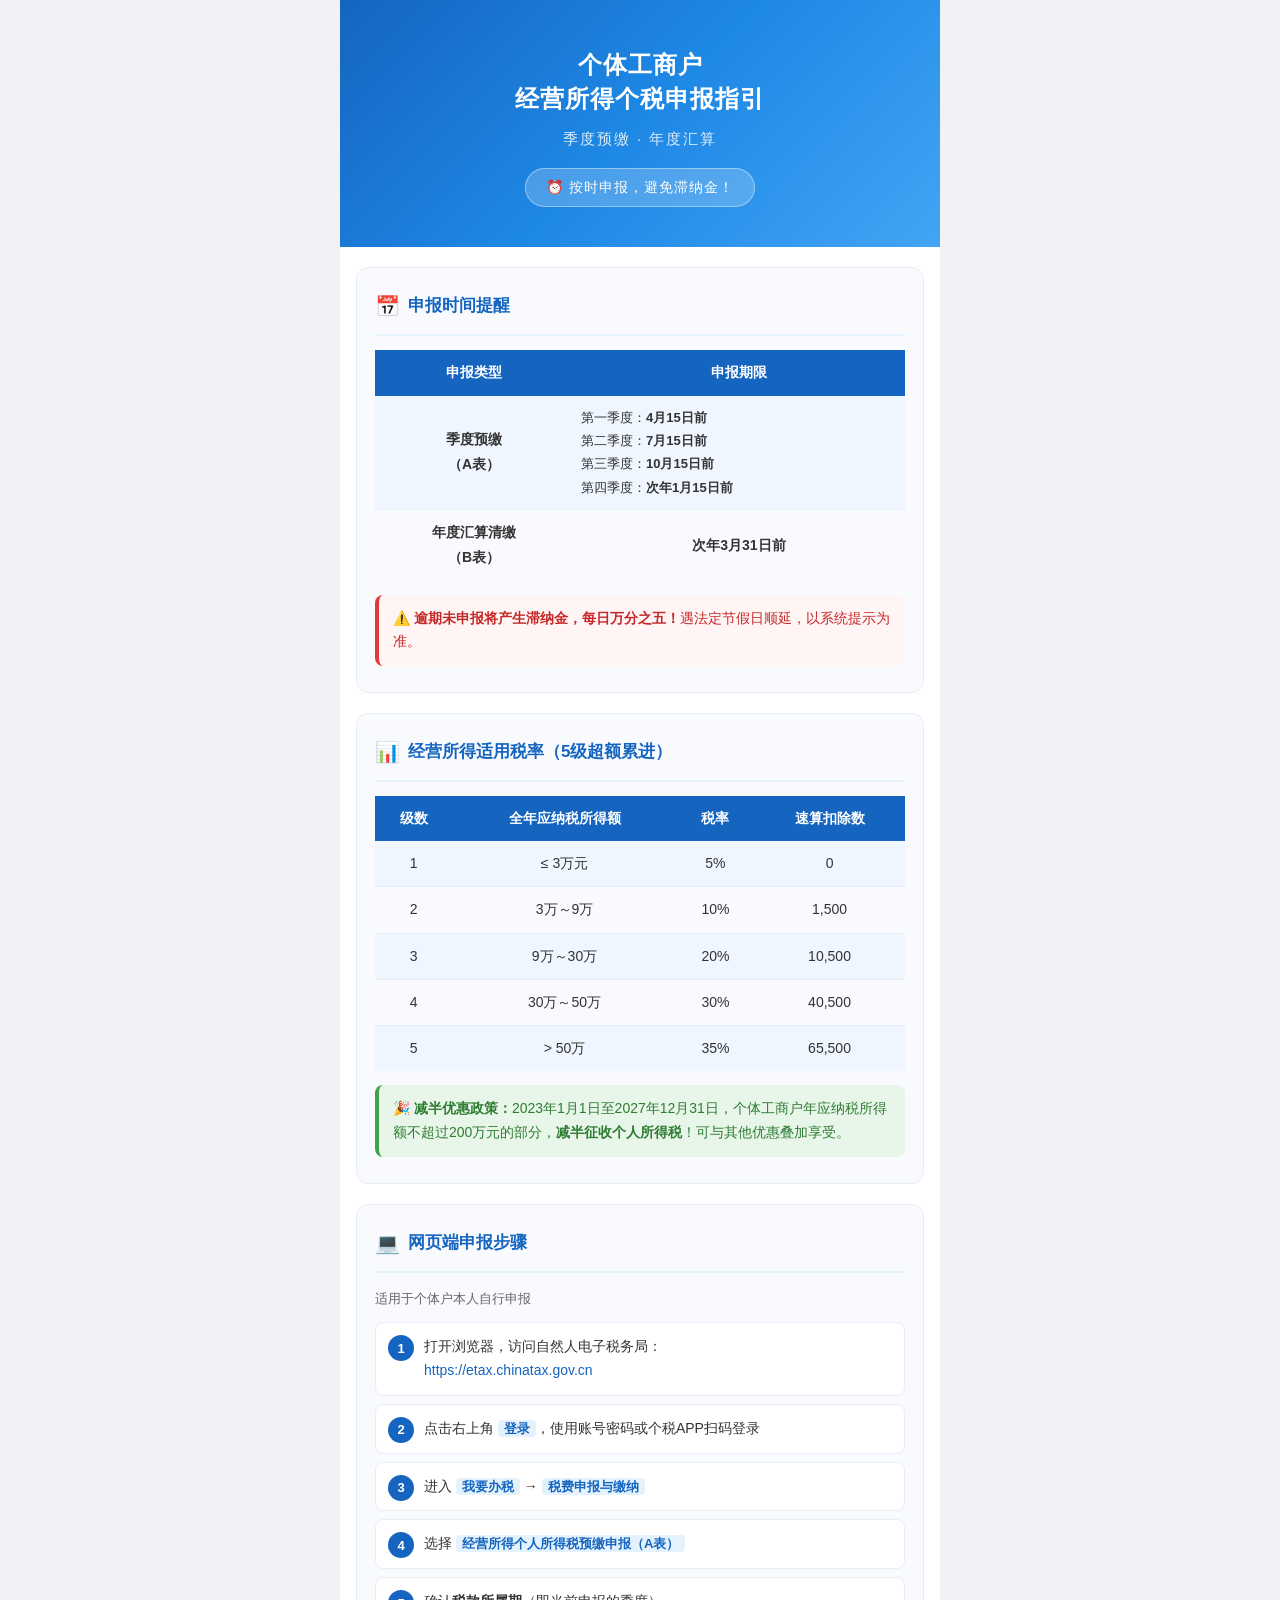
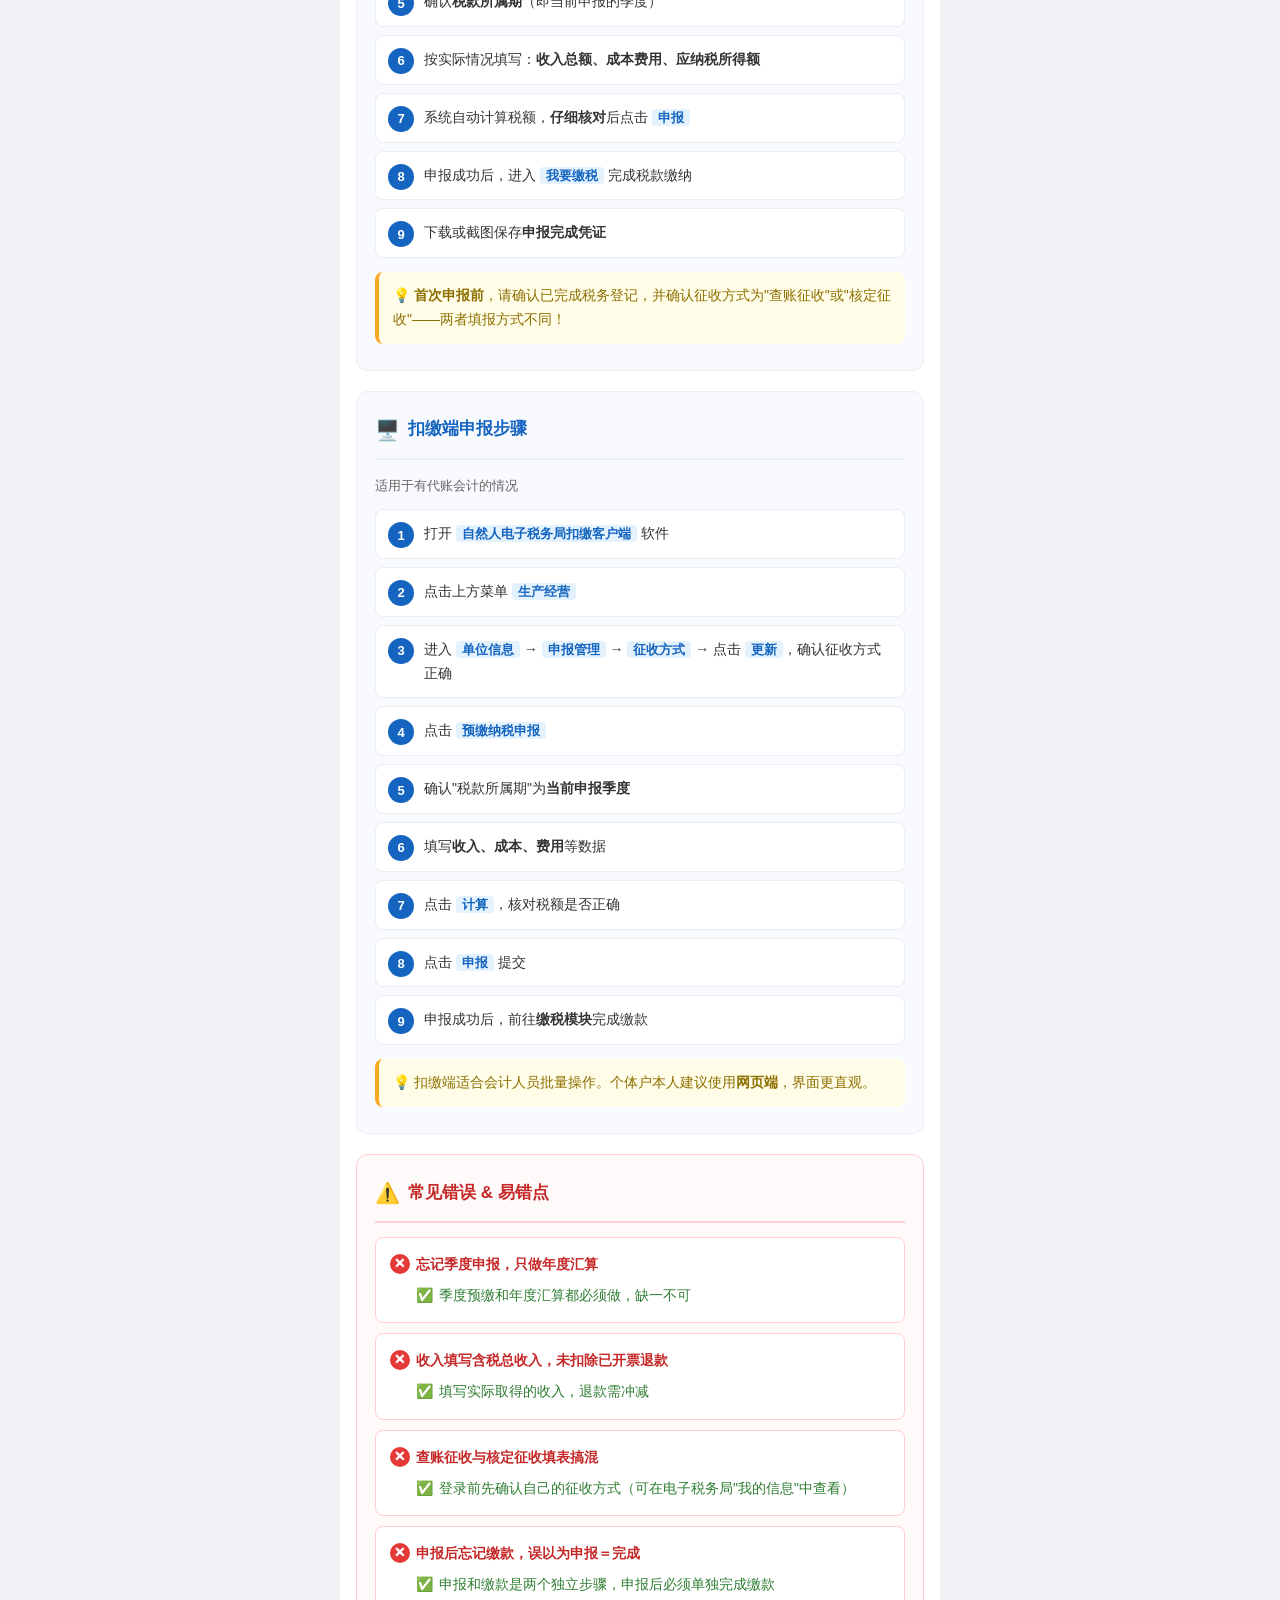
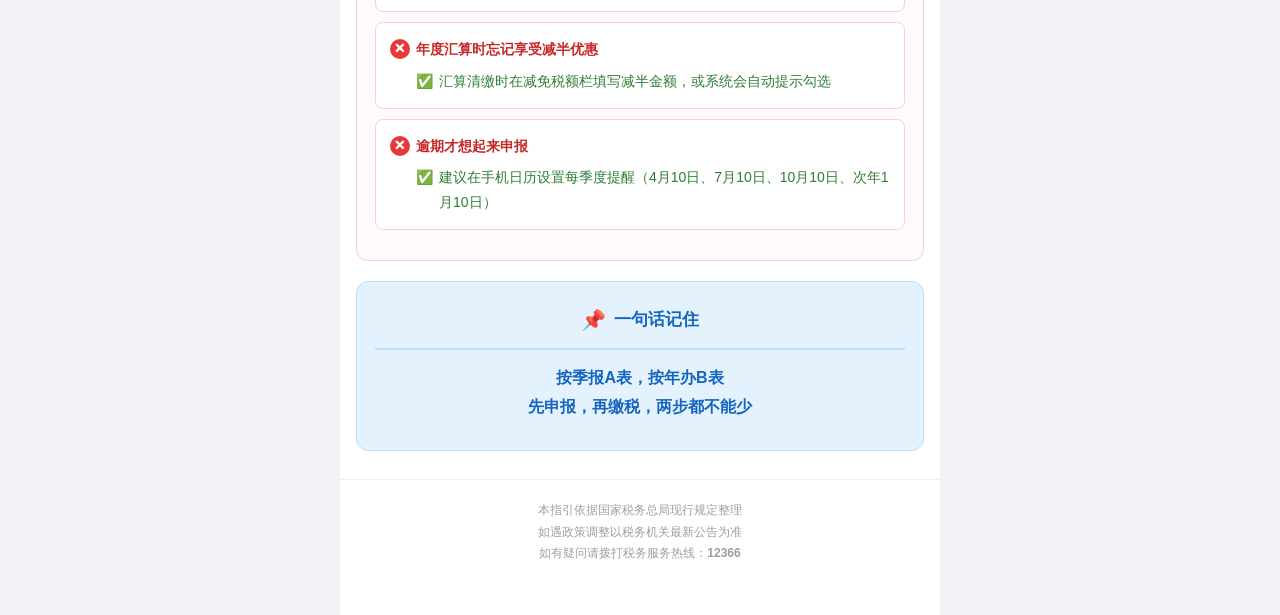
==== index.html @ 952777c1 "Rename Untitled-1.html to index.html" ====
<!DOCTYPE html>
<html lang="zh-CN">
<head>
<meta charset="UTF-8">
<meta name="viewport" content="width=device-width, initial-scale=1.0, maximum-scale=1.0, user-scalable=no">
<title>个体工商户经营所得个税申报指引</title>
<style>
  /* ========== 基础重置 ========== */
  * { margin: 0; padding: 0; box-sizing: border-box; }
  body {
    font-family: -apple-system, BlinkMacSystemFont, "PingFang SC", "Hiragino Sans GB", "Microsoft YaHei", "Noto Sans CJK SC", sans-serif;
    background: #f0f2f5;
    color: #333;
    font-size: 15px;
    line-height: 1.8;
    -webkit-font-smoothing: antialiased;
  }

  /* ========== 容器 ========== */
  .container {
    max-width: 600px;
    margin: 0 auto;
    padding: 0 0 30px 0;
    background: #fff;
    min-height: 100vh;
  }

  /* ========== 封面区 ========== */
  .hero {
    background: linear-gradient(135deg, #1565C0 0%, #1E88E5 50%, #42A5F5 100%);
    color: #fff;
    text-align: center;
    padding: 48px 24px 40px;
  }
  .hero h1 {
    font-size: 24px;
    font-weight: 700;
    letter-spacing: 1px;
    margin-bottom: 10px;
    line-height: 1.4;
  }
  .hero .subtitle {
    font-size: 15px;
    opacity: 0.85;
    margin-bottom: 16px;
    letter-spacing: 2px;
  }
  .hero .slogan {
    display: inline-block;
    background: rgba(255,255,255,0.2);
    border: 1px solid rgba(255,255,255,0.4);
    border-radius: 20px;
    padding: 6px 20px;
    font-size: 14px;
    letter-spacing: 1px;
  }

  /* ========== 内容区通用 ========== */
  .content { padding: 0 16px; }

  /* ========== 章节卡片 ========== */
  .card {
    background: #f8fafe;
    border-radius: 12px;
    padding: 20px 18px;
    margin-top: 20px;
    border: 1px solid #e8eef6;
  }
  .card-title {
    font-size: 17px;
    font-weight: 700;
    color: #1565C0;
    margin-bottom: 14px;
    padding-bottom: 10px;
    border-bottom: 2px solid #e3f2fd;
    display: flex;
    align-items: center;
    gap: 8px;
  }
  .card-title .icon {
    font-size: 20px;
    flex-shrink: 0;
  }

  /* ========== 表格 ========== */
  .table-wrap { overflow-x: auto; margin: 10px 0; }
  table {
    width: 100%;
    border-collapse: collapse;
    font-size: 14px;
  }
  table th {
    background: #1565C0;
    color: #fff;
    font-weight: 600;
    padding: 10px 8px;
    text-align: center;
    white-space: nowrap;
  }
  table td {
    padding: 10px 8px;
    text-align: center;
    border-bottom: 1px solid #e8eef6;
  }
  table tr:nth-child(even) td { background: #f0f6ff; }
  table tr:last-child td { border-bottom: none; }

  /* ========== 提示框 ========== */
  .alert {
    border-radius: 8px;
    padding: 12px 14px;
    margin: 14px 0 6px;
    font-size: 14px;
    line-height: 1.7;
  }
  .alert-red {
    background: #fff5f5;
    border-left: 4px solid #e53935;
    color: #c62828;
  }
  .alert-yellow {
    background: #fffde7;
    border-left: 4px solid #f9a825;
    color: #8d6e00;
  }
  .alert-green {
    background: #e8f5e9;
    border-left: 4px solid #43a047;
    color: #2e7d32;
  }
  .alert-blue {
    background: #e3f2fd;
    border-left: 4px solid #1565C0;
    color: #0d47a1;
  }

  /* ========== 步骤列表 ========== */
  .steps { list-style: none; counter-reset: step; margin: 10px 0; }
  .steps li {
    counter-increment: step;
    position: relative;
    padding: 12px 12px 12px 48px;
    margin-bottom: 8px;
    background: #fff;
    border-radius: 8px;
    border: 1px solid #e8eef6;
    font-size: 14px;
    line-height: 1.7;
  }
  .steps li::before {
    content: counter(step);
    position: absolute;
    left: 12px;
    top: 12px;
    width: 26px;
    height: 26px;
    background: #1565C0;
    color: #fff;
    border-radius: 50%;
    font-size: 13px;
    font-weight: 700;
    display: flex;
    align-items: center;
    justify-content: center;
    line-height: 1;
  }
  .steps li .link {
    color: #1565C0;
    word-break: break-all;
  }
  .steps li .path {
    display: inline;
    background: #e3f2fd;
    color: #1565C0;
    padding: 1px 6px;
    border-radius: 4px;
    font-size: 13px;
    font-weight: 600;
    white-space: nowrap;
  }

  /* ========== 错误卡片 ========== */
  .error-item {
    background: #fff;
    border-radius: 8px;
    border: 1px solid #ffcdd2;
    padding: 14px 14px;
    margin-bottom: 10px;
  }
  .error-item .wrong {
    color: #c62828;
    font-weight: 700;
    font-size: 14px;
    margin-bottom: 6px;
    display: flex;
    align-items: flex-start;
    gap: 6px;
  }
  .error-item .wrong .x {
    flex-shrink: 0;
    display: inline-block;
    width: 20px;
    height: 20px;
    background: #e53935;
    color: #fff;
    border-radius: 50%;
    text-align: center;
    line-height: 20px;
    font-size: 12px;
    margin-top: 2px;
  }
  .error-item .right {
    color: #2e7d32;
    font-size: 14px;
    padding-left: 26px;
    display: flex;
    align-items: flex-start;
    gap: 6px;
  }
  .error-item .right::before {
    content: "✅";
    flex-shrink: 0;
  }

  /* ========== 底部 ========== */
  .footer {
    margin-top: 28px;
    padding: 20px 16px;
    text-align: center;
    color: #9e9e9e;
    font-size: 12px;
    line-height: 1.8;
    border-top: 1px solid #eee;
  }

  /* ========== 分隔用 ========== */
  .sep { height: 6px; }
</style>
</head>
<body>

<div class="container">

  <!-- ==================== 封面 ==================== -->
  <div class="hero">
    <h1>个体工商户<br>经营所得个税申报指引</h1>
    <div class="subtitle">季度预缴 · 年度汇算</div>
    <div class="slogan">⏰ 按时申报，避免滞纳金！</div>
  </div>

  <div class="content">

    <!-- ==================== 申报时间 ==================== -->
    <div class="card">
      <div class="card-title"><span class="icon">📅</span> 申报时间提醒</div>
      <div class="table-wrap">
        <table>
          <tr>
            <th>申报类型</th>
            <th>申报期限</th>
          </tr>
          <tr>
            <td style="font-weight:600;">季度预缴<br>（A表）</td>
            <td style="text-align:left; font-size:13px;">
              第一季度：<b>4月15日前</b><br>
              第二季度：<b>7月15日前</b><br>
              第三季度：<b>10月15日前</b><br>
              第四季度：<b>次年1月15日前</b>
            </td>
          </tr>
          <tr>
            <td style="font-weight:600;">年度汇算清缴<br>（B表）</td>
            <td><b>次年3月31日前</b></td>
          </tr>
        </table>
      </div>
      <div class="alert alert-red">
        ⚠️ <b>逾期未申报将产生滞纳金，每日万分之五！</b>遇法定节假日顺延，以系统提示为准。
      </div>
    </div>

    <!-- ==================== 税率表 ==================== -->
    <div class="card">
      <div class="card-title"><span class="icon">📊</span> 经营所得适用税率（5级超额累进）</div>
      <div class="table-wrap">
        <table>
          <tr>
            <th>级数</th>
            <th>全年应纳税所得额</th>
            <th>税率</th>
            <th>速算扣除数</th>
          </tr>
          <tr><td>1</td><td>≤ 3万元</td><td>5%</td><td>0</td></tr>
          <tr><td>2</td><td>3万～9万</td><td>10%</td><td>1,500</td></tr>
          <tr><td>3</td><td>9万～30万</td><td>20%</td><td>10,500</td></tr>
          <tr><td>4</td><td>30万～50万</td><td>30%</td><td>40,500</td></tr>
          <tr><td>5</td><td>&gt; 50万</td><td>35%</td><td>65,500</td></tr>
        </table>
      </div>
      <div class="alert alert-green">
        🎉 <b>减半优惠政策：</b>2023年1月1日至2027年12月31日，个体工商户年应纳税所得额不超过200万元的部分，<b>减半征收个人所得税</b>！可与其他优惠叠加享受。
      </div>
    </div>

    <!-- ==================== 网页端步骤 ==================== -->
    <div class="card">
      <div class="card-title"><span class="icon">💻</span> 网页端申报步骤</div>
      <p style="font-size:13px; color:#666; margin-bottom:12px;">适用于个体户本人自行申报</p>
      <ol class="steps">
        <li>打开浏览器，访问自然人电子税务局：<br><span class="link">https://etax.chinatax.gov.cn</span></li>
        <li>点击右上角 <span class="path">登录</span>，使用账号密码或个税APP扫码登录</li>
        <li>进入 <span class="path">我要办税</span> → <span class="path">税费申报与缴纳</span></li>
        <li>选择 <span class="path">经营所得个人所得税预缴申报（A表）</span></li>
        <li>确认<b>税款所属期</b>（即当前申报的季度）</li>
        <li>按实际情况填写：<b>收入总额、成本费用、应纳税所得额</b></li>
        <li>系统自动计算税额，<b>仔细核对</b>后点击 <span class="path">申报</span></li>
        <li>申报成功后，进入 <span class="path">我要缴税</span> 完成税款缴纳</li>
        <li>下载或截图保存<b>申报完成凭证</b></li>
      </ol>
      <div class="alert alert-yellow">
        💡 <b>首次申报前</b>，请确认已完成税务登记，并确认征收方式为"查账征收"或"核定征收"——两者填报方式不同！
      </div>
    </div>

    <!-- ==================== 扣缴端步骤 ==================== -->
    <div class="card">
      <div class="card-title"><span class="icon">🖥️</span> 扣缴端申报步骤</div>
      <p style="font-size:13px; color:#666; margin-bottom:12px;">适用于有代账会计的情况</p>
      <ol class="steps">
        <li>打开 <span class="path">自然人电子税务局扣缴客户端</span> 软件</li>
        <li>点击上方菜单 <span class="path">生产经营</span></li>
        <li>进入 <span class="path">单位信息</span> → <span class="path">申报管理</span> → <span class="path">征收方式</span> → 点击 <span class="path">更新</span>，确认征收方式正确</li>
        <li>点击 <span class="path">预缴纳税申报</span></li>
        <li>确认"税款所属期"为<b>当前申报季度</b></li>
        <li>填写<b>收入、成本、费用</b>等数据</li>
        <li>点击 <span class="path">计算</span>，核对税额是否正确</li>
        <li>点击 <span class="path">申报</span> 提交</li>
        <li>申报成功后，前往<b>缴税模块</b>完成缴款</li>
      </ol>
      <div class="alert alert-yellow">
        💡 扣缴端适合会计人员批量操作。个体户本人建议使用<b>网页端</b>，界面更直观。
      </div>
    </div>

    <!-- ==================== 常见错误 ==================== -->
    <div class="card" style="background:#fffafa; border-color:#ffcdd2;">
      <div class="card-title" style="color:#c62828; border-bottom-color:#ffcdd2;">
        <span class="icon">⚠️</span> 常见错误 &amp; 易错点
      </div>

      <div class="error-item">
        <div class="wrong"><span class="x">✕</span>忘记季度申报，只做年度汇算</div>
        <div class="right">季度预缴和年度汇算都必须做，缺一不可</div>
      </div>

      <div class="error-item">
        <div class="wrong"><span class="x">✕</span>收入填写含税总收入，未扣除已开票退款</div>
        <div class="right">填写实际取得的收入，退款需冲减</div>
      </div>

      <div class="error-item">
        <div class="wrong"><span class="x">✕</span>查账征收与核定征收填表搞混</div>
        <div class="right">登录前先确认自己的征收方式（可在电子税务局"我的信息"中查看）</div>
      </div>

      <div class="error-item">
        <div class="wrong"><span class="x">✕</span>申报后忘记缴款，误以为申报＝完成</div>
        <div class="right">申报和缴款是两个独立步骤，申报后必须单独完成缴款</div>
      </div>

      <div class="error-item">
        <div class="wrong"><span class="x">✕</span>年度汇算时忘记享受减半优惠</div>
        <div class="right">汇算清缴时在减免税额栏填写减半金额，或系统会自动提示勾选</div>
      </div>

      <div class="error-item">
        <div class="wrong"><span class="x">✕</span>逾期才想起来申报</div>
        <div class="right">建议在手机日历设置每季度提醒（4月10日、7月10日、10月10日、次年1月10日）</div>
      </div>
    </div>

    <!-- ==================== 快速总结 ==================== -->
    <div class="card" style="background:#e3f2fd; border-color:#bbdefb; text-align:center;">
      <div class="card-title" style="justify-content:center; border-bottom-color:#bbdefb;">
        <span class="icon">📌</span> 一句话记住
      </div>
      <p style="font-size:16px; font-weight:700; color:#1565C0; margin:8px 0;">
        按季报A表，按年办B表<br>
        先申报，再缴税，两步都不能少
      </p>
    </div>

  </div>

  <!-- ==================== 底部 ==================== -->
  <div class="footer">
    本指引依据国家税务总局现行规定整理<br>
    如遇政策调整以税务机关最新公告为准<br>
    如有疑问请拨打税务服务热线：<b>12366</b>
  </div>

</div>

</body>
</html>
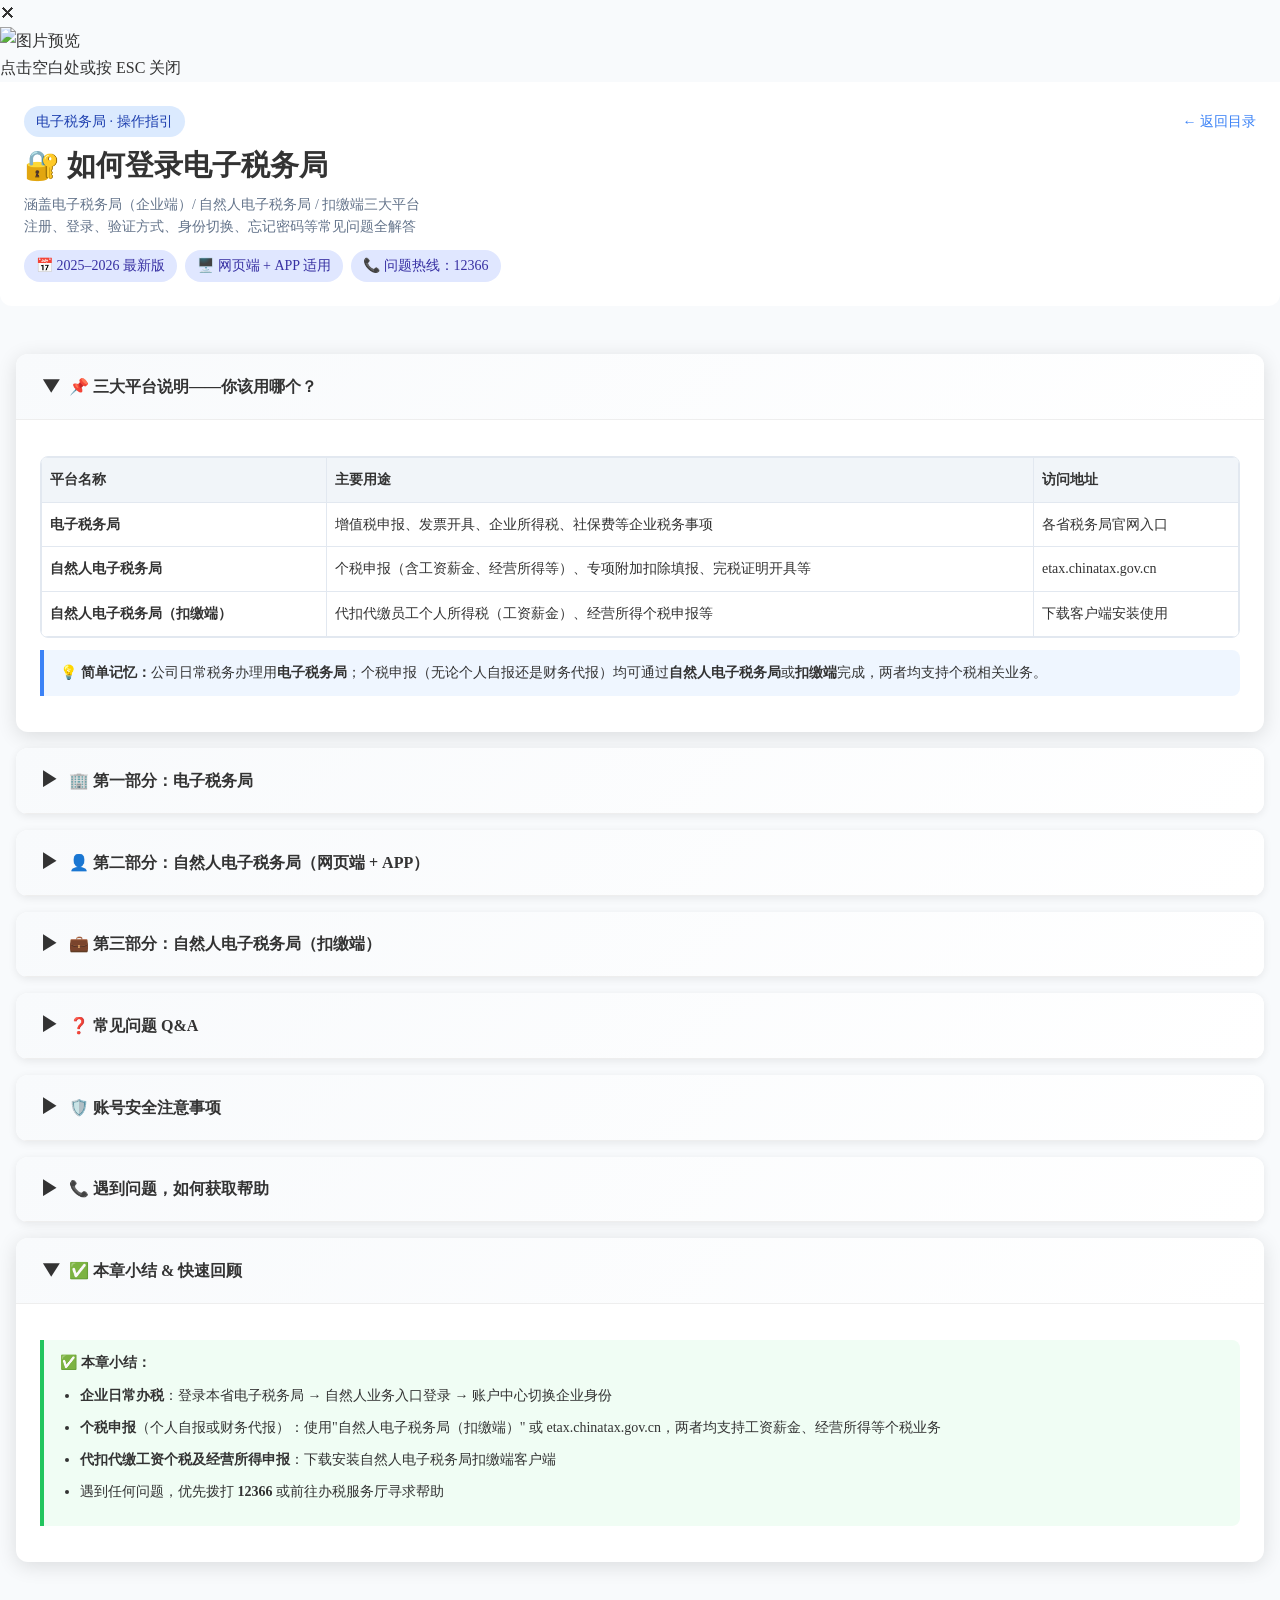
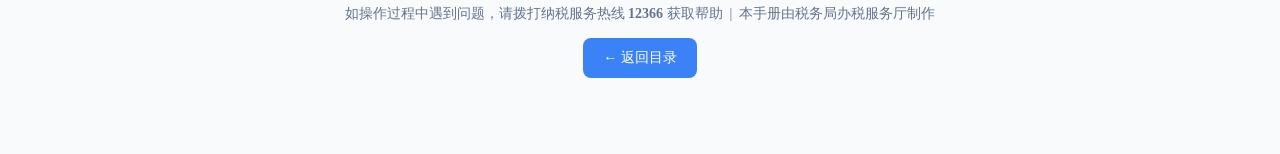
==== commit 754b3174: "Rename 怎么登录.html to index.html" ====
--- a/index.html
+++ b/index.html
@@ -1,405 +1,873 @@
-<!DOCTYPE html>
-<html lang="zh-CN">
-<head>
-<meta charset="UTF-8">
-<meta name="viewport" content="width=device-width, initial-scale=1.0, maximum-scale=1.0, user-scalable=no">
-<title>个体工商户经营所得个税申报指引</title>
-<style>
-  /* ========== 基础重置 ========== */
-  * { margin: 0; padding: 0; box-sizing: border-box; }
-  body {
-    font-family: -apple-system, BlinkMacSystemFont, "PingFang SC", "Hiragino Sans GB", "Microsoft YaHei", "Noto Sans CJK SC", sans-serif;
-    background: #f0f2f5;
-    color: #333;
-    font-size: 15px;
-    line-height: 1.8;
-    -webkit-font-smoothing: antialiased;
-  }
-
-  /* ========== 容器 ========== */
-  .container {
-    max-width: 600px;
-    margin: 0 auto;
-    padding: 0 0 30px 0;
-    background: #fff;
-    min-height: 100vh;
-  }
-
-  /* ========== 封面区 ========== */
-  .hero {
-    background: linear-gradient(135deg, #1565C0 0%, #1E88E5 50%, #42A5F5 100%);
-    color: #fff;
-    text-align: center;
-    padding: 48px 24px 40px;
-  }
-  .hero h1 {
-    font-size: 24px;
-    font-weight: 700;
-    letter-spacing: 1px;
-    margin-bottom: 10px;
-    line-height: 1.4;
-  }
-  .hero .subtitle {
-    font-size: 15px;
-    opacity: 0.85;
-    margin-bottom: 16px;
-    letter-spacing: 2px;
-  }
-  .hero .slogan {
-    display: inline-block;
-    background: rgba(255,255,255,0.2);
-    border: 1px solid rgba(255,255,255,0.4);
-    border-radius: 20px;
-    padding: 6px 20px;
-    font-size: 14px;
-    letter-spacing: 1px;
-  }
-
-  /* ========== 内容区通用 ========== */
-  .content { padding: 0 16px; }
-
-  /* ========== 章节卡片 ========== */
-  .card {
-    background: #f8fafe;
-    border-radius: 12px;
-    padding: 20px 18px;
-    margin-top: 20px;
-    border: 1px solid #e8eef6;
-  }
-  .card-title {
-    font-size: 17px;
-    font-weight: 700;
-    color: #1565C0;
-    margin-bottom: 14px;
-    padding-bottom: 10px;
-    border-bottom: 2px solid #e3f2fd;
-    display: flex;
-    align-items: center;
-    gap: 8px;
-  }
-  .card-title .icon {
-    font-size: 20px;
-    flex-shrink: 0;
-  }
-
-  /* ========== 表格 ========== */
-  .table-wrap { overflow-x: auto; margin: 10px 0; }
-  table {
-    width: 100%;
-    border-collapse: collapse;
-    font-size: 14px;
-  }
-  table th {
-    background: #1565C0;
-    color: #fff;
-    font-weight: 600;
-    padding: 10px 8px;
-    text-align: center;
-    white-space: nowrap;
-  }
-  table td {
-    padding: 10px 8px;
-    text-align: center;
-    border-bottom: 1px solid #e8eef6;
-  }
-  table tr:nth-child(even) td { background: #f0f6ff; }
-  table tr:last-child td { border-bottom: none; }
-
-  /* ========== 提示框 ========== */
-  .alert {
-    border-radius: 8px;
-    padding: 12px 14px;
-    margin: 14px 0 6px;
-    font-size: 14px;
-    line-height: 1.7;
-  }
-  .alert-red {
-    background: #fff5f5;
-    border-left: 4px solid #e53935;
-    color: #c62828;
-  }
-  .alert-yellow {
-    background: #fffde7;
-    border-left: 4px solid #f9a825;
-    color: #8d6e00;
-  }
-  .alert-green {
-    background: #e8f5e9;
-    border-left: 4px solid #43a047;
-    color: #2e7d32;
-  }
-  .alert-blue {
-    background: #e3f2fd;
-    border-left: 4px solid #1565C0;
-    color: #0d47a1;
-  }
-
-  /* ========== 步骤列表 ========== */
-  .steps { list-style: none; counter-reset: step; margin: 10px 0; }
-  .steps li {
-    counter-increment: step;
-    position: relative;
-    padding: 12px 12px 12px 48px;
-    margin-bottom: 8px;
-    background: #fff;
-    border-radius: 8px;
-    border: 1px solid #e8eef6;
-    font-size: 14px;
-    line-height: 1.7;
-  }
-  .steps li::before {
-    content: counter(step);
-    position: absolute;
-    left: 12px;
-    top: 12px;
-    width: 26px;
-    height: 26px;
-    background: #1565C0;
-    color: #fff;
-    border-radius: 50%;
-    font-size: 13px;
-    font-weight: 700;
-    display: flex;
-    align-items: center;
-    justify-content: center;
-    line-height: 1;
-  }
-  .steps li .link {
-    color: #1565C0;
-    word-break: break-all;
-  }
-  .steps li .path {
-    display: inline;
-    background: #e3f2fd;
-    color: #1565C0;
-    padding: 1px 6px;
-    border-radius: 4px;
-    font-size: 13px;
-    font-weight: 600;
-    white-space: nowrap;
-  }
-
-  /* ========== 错误卡片 ========== */
-  .error-item {
-    background: #fff;
-    border-radius: 8px;
-    border: 1px solid #ffcdd2;
-    padding: 14px 14px;
-    margin-bottom: 10px;
-  }
-  .error-item .wrong {
-    color: #c62828;
-    font-weight: 700;
-    font-size: 14px;
-    margin-bottom: 6px;
-    display: flex;
-    align-items: flex-start;
-    gap: 6px;
-  }
-  .error-item .wrong .x {
-    flex-shrink: 0;
-    display: inline-block;
-    width: 20px;
-    height: 20px;
-    background: #e53935;
-    color: #fff;
-    border-radius: 50%;
-    text-align: center;
-    line-height: 20px;
-    font-size: 12px;
-    margin-top: 2px;
-  }
-  .error-item .right {
-    color: #2e7d32;
-    font-size: 14px;
-    padding-left: 26px;
-    display: flex;
-    align-items: flex-start;
-    gap: 6px;
-  }
-  .error-item .right::before {
-    content: "✅";
-    flex-shrink: 0;
-  }
-
-  /* ========== 底部 ========== */
-  .footer {
-    margin-top: 28px;
-    padding: 20px 16px;
-    text-align: center;
-    color: #9e9e9e;
-    font-size: 12px;
-    line-height: 1.8;
-    border-top: 1px solid #eee;
-  }
-
-  /* ========== 分隔用 ========== */
-  .sep { height: 6px; }
-</style>
-</head>
-<body>
-
-<div class="container">
-
-  <!-- ==================== 封面 ==================== -->
-  <div class="hero">
-    <h1>个体工商户<br>经营所得个税申报指引</h1>
-    <div class="subtitle">季度预缴 · 年度汇算</div>
-    <div class="slogan">⏰ 按时申报，避免滞纳金！</div>
-  </div>
-
-  <div class="content">
-
-    <!-- ==================== 申报时间 ==================== -->
-    <div class="card">
-      <div class="card-title"><span class="icon">📅</span> 申报时间提醒</div>
-      <div class="table-wrap">
-        <table>
-          <tr>
-            <th>申报类型</th>
-            <th>申报期限</th>
-          </tr>
-          <tr>
-            <td style="font-weight:600;">季度预缴<br>（A表）</td>
-            <td style="text-align:left; font-size:13px;">
-              第一季度：<b>4月15日前</b><br>
-              第二季度：<b>7月15日前</b><br>
-              第三季度：<b>10月15日前</b><br>
-              第四季度：<b>次年1月15日前</b>
-            </td>
-          </tr>
-          <tr>
-            <td style="font-weight:600;">年度汇算清缴<br>（B表）</td>
-            <td><b>次年3月31日前</b></td>
-          </tr>
-        </table>
-      </div>
-      <div class="alert alert-red">
-        ⚠️ <b>逾期未申报将产生滞纳金，每日万分之五！</b>遇法定节假日顺延，以系统提示为准。
-      </div>
-    </div>
-
-    <!-- ==================== 税率表 ==================== -->
-    <div class="card">
-      <div class="card-title"><span class="icon">📊</span> 经营所得适用税率（5级超额累进）</div>
-      <div class="table-wrap">
-        <table>
-          <tr>
-            <th>级数</th>
-            <th>全年应纳税所得额</th>
-            <th>税率</th>
-            <th>速算扣除数</th>
-          </tr>
-          <tr><td>1</td><td>≤ 3万元</td><td>5%</td><td>0</td></tr>
-          <tr><td>2</td><td>3万～9万</td><td>10%</td><td>1,500</td></tr>
-          <tr><td>3</td><td>9万～30万</td><td>20%</td><td>10,500</td></tr>
-          <tr><td>4</td><td>30万～50万</td><td>30%</td><td>40,500</td></tr>
-          <tr><td>5</td><td>&gt; 50万</td><td>35%</td><td>65,500</td></tr>
-        </table>
-      </div>
-      <div class="alert alert-green">
-        🎉 <b>减半优惠政策：</b>2023年1月1日至2027年12月31日，个体工商户年应纳税所得额不超过200万元的部分，<b>减半征收个人所得税</b>！可与其他优惠叠加享受。
-      </div>
-    </div>
-
-    <!-- ==================== 网页端步骤 ==================== -->
-    <div class="card">
-      <div class="card-title"><span class="icon">💻</span> 网页端申报步骤</div>
-      <p style="font-size:13px; color:#666; margin-bottom:12px;">适用于个体户本人自行申报</p>
-      <ol class="steps">
-        <li>打开浏览器，访问自然人电子税务局：<br><span class="link">https://etax.chinatax.gov.cn</span></li>
-        <li>点击右上角 <span class="path">登录</span>，使用账号密码或个税APP扫码登录</li>
-        <li>进入 <span class="path">我要办税</span> → <span class="path">税费申报与缴纳</span></li>
-        <li>选择 <span class="path">经营所得个人所得税预缴申报（A表）</span></li>
-        <li>确认<b>税款所属期</b>（即当前申报的季度）</li>
-        <li>按实际情况填写：<b>收入总额、成本费用、应纳税所得额</b></li>
-        <li>系统自动计算税额，<b>仔细核对</b>后点击 <span class="path">申报</span></li>
-        <li>申报成功后，进入 <span class="path">我要缴税</span> 完成税款缴纳</li>
-        <li>下载或截图保存<b>申报完成凭证</b></li>
-      </ol>
-      <div class="alert alert-yellow">
-        💡 <b>首次申报前</b>，请确认已完成税务登记，并确认征收方式为"查账征收"或"核定征收"——两者填报方式不同！
-      </div>
-    </div>
-
-    <!-- ==================== 扣缴端步骤 ==================== -->
-    <div class="card">
-      <div class="card-title"><span class="icon">🖥️</span> 扣缴端申报步骤</div>
-      <p style="font-size:13px; color:#666; margin-bottom:12px;">适用于有代账会计的情况</p>
-      <ol class="steps">
-        <li>打开 <span class="path">自然人电子税务局扣缴客户端</span> 软件</li>
-        <li>点击上方菜单 <span class="path">生产经营</span></li>
-        <li>进入 <span class="path">单位信息</span> → <span class="path">申报管理</span> → <span class="path">征收方式</span> → 点击 <span class="path">更新</span>，确认征收方式正确</li>
-        <li>点击 <span class="path">预缴纳税申报</span></li>
-        <li>确认"税款所属期"为<b>当前申报季度</b></li>
-        <li>填写<b>收入、成本、费用</b>等数据</li>
-        <li>点击 <span class="path">计算</span>，核对税额是否正确</li>
-        <li>点击 <span class="path">申报</span> 提交</li>
-        <li>申报成功后，前往<b>缴税模块</b>完成缴款</li>
-      </ol>
-      <div class="alert alert-yellow">
-        💡 扣缴端适合会计人员批量操作。个体户本人建议使用<b>网页端</b>，界面更直观。
-      </div>
-    </div>
-
-    <!-- ==================== 常见错误 ==================== -->
-    <div class="card" style="background:#fffafa; border-color:#ffcdd2;">
-      <div class="card-title" style="color:#c62828; border-bottom-color:#ffcdd2;">
-        <span class="icon">⚠️</span> 常见错误 &amp; 易错点
-      </div>
-
-      <div class="error-item">
-        <div class="wrong"><span class="x">✕</span>忘记季度申报，只做年度汇算</div>
-        <div class="right">季度预缴和年度汇算都必须做，缺一不可</div>
-      </div>
-
-      <div class="error-item">
-        <div class="wrong"><span class="x">✕</span>收入填写含税总收入，未扣除已开票退款</div>
-        <div class="right">填写实际取得的收入，退款需冲减</div>
-      </div>
-
-      <div class="error-item">
-        <div class="wrong"><span class="x">✕</span>查账征收与核定征收填表搞混</div>
-        <div class="right">登录前先确认自己的征收方式（可在电子税务局"我的信息"中查看）</div>
-      </div>
-
-      <div class="error-item">
-        <div class="wrong"><span class="x">✕</span>申报后忘记缴款，误以为申报＝完成</div>
-        <div class="right">申报和缴款是两个独立步骤，申报后必须单独完成缴款</div>
-      </div>
-
-      <div class="error-item">
-        <div class="wrong"><span class="x">✕</span>年度汇算时忘记享受减半优惠</div>
-        <div class="right">汇算清缴时在减免税额栏填写减半金额，或系统会自动提示勾选</div>
-      </div>
-
-      <div class="error-item">
-        <div class="wrong"><span class="x">✕</span>逾期才想起来申报</div>
-        <div class="right">建议在手机日历设置每季度提醒（4月10日、7月10日、10月10日、次年1月10日）</div>
-      </div>
-    </div>
-
-    <!-- ==================== 快速总结 ==================== -->
-    <div class="card" style="background:#e3f2fd; border-color:#bbdefb; text-align:center;">
-      <div class="card-title" style="justify-content:center; border-bottom-color:#bbdefb;">
-        <span class="icon">📌</span> 一句话记住
-      </div>
-      <p style="font-size:16px; font-weight:700; color:#1565C0; margin:8px 0;">
-        按季报A表，按年办B表<br>
-        先申报，再缴税，两步都不能少
-      </p>
-    </div>
-
-  </div>
-
-  <!-- ==================== 底部 ==================== -->
-  <div class="footer">
-    本指引依据国家税务总局现行规定整理<br>
-    如遇政策调整以税务机关最新公告为准<br>
-    如有疑问请拨打税务服务热线：<b>12366</b>
-  </div>
-
-</div>
-
-</body>
-</html>
+<!DOCTYPE html>
+<html lang="zh-CN">
+<head>
+  <meta charset="UTF-8" />
+  <meta name="viewport" content="width=device-width, initial-scale=1.0, maximum-scale=5.0"/>
+  <title>前言：如何登录电子税务局 · 操作指引</title>
+  <link rel="stylesheet" href="../assets/style.css" />
+  <style>
+    /* ===== 移动端核心适配 ===== */
+    :root {
+      --font-base: clamp(14px, 3.5vw, 16px);
+      --font-sm: clamp(12px, 3vw, 14px);
+      --spacing-xs: clamp(8px, 2vw, 12px);
+      --spacing-sm: clamp(12px, 3vw, 16px);
+      --spacing-md: clamp(16px, 4vw, 24px);
+      --spacing-lg: clamp(24px, 6vw, 32px);
+      --radius: 12px;
+      --shadow: 0 2px 8px rgba(0,0,0,0.08);
+      --transition: all 0.3s cubic-bezier(0.4, 0, 0.2, 1);
+    }
+
+    * { box-sizing: border-box; margin: 0; padding: 0; }
+    
+    body {
+      font-size: var(--font-base);
+      line-height: 1.7;
+      color: #333;
+      background: #f8fafc;
+      padding: env(safe-area-inset-top) env(safe-area-inset-right) 
+               env(safe-area-inset-bottom) env(safe-area-inset-left);
+      -webkit-text-size-adjust: 100%;
+      word-wrap: break-word;
+      word-break: break-word;
+    }
+
+    .page { max-width: 100%; margin: 0 auto; }
+    
+    .body {
+      padding: var(--spacing-sm);
+      padding-bottom: calc(var(--spacing-lg) + 20px);
+    }
+
+    /* ===== 折叠模块样式 ===== */
+    details.module-card {
+      background: #fff;
+      border-radius: var(--radius);
+      box-shadow: var(--shadow);
+      margin: var(--spacing-sm) 0;
+      overflow: hidden;
+      transition: var(--transition);
+    }
+
+    details.module-card[open] {
+      box-shadow: 0 4px 20px rgba(0,0,0,0.12);
+    }
+
+    summary.module-header {
+      padding: var(--spacing-sm) var(--spacing-md);
+      font-weight: 600;
+      font-size: var(--font-base);
+      cursor: pointer;
+      list-style: none;
+      display: flex;
+      align-items: center;
+      gap: 10px;
+      background: linear-gradient(135deg, #f8fafc 0%, #fff 100%);
+      border-bottom: 1px solid #eee;
+      transition: var(--transition);
+      user-select: none;
+      -webkit-tap-highlight-color: transparent;
+    }
+
+    summary.module-header::-webkit-details-marker { display: none; }
+    
+    summary.module-header:hover {
+      background: #f1f5f9;
+    }
+
+    summary.module-header:active {
+      transform: scale(0.995);
+    }
+
+    .toggle-icon {
+      font-size: 1.2em;
+      transition: transform 0.3s ease;
+      flex-shrink: 0;
+    }
+
+    details[open] .toggle-icon {
+      transform: rotate(90deg);
+    }
+
+    .module-content {
+      padding: var(--spacing-md);
+      animation: slideDown 0.3s ease-out;
+    }
+
+    @keyframes slideDown {
+      from { opacity: 0; transform: translateY(-10px); }
+      to { opacity: 1; transform: translateY(0); }
+    }
+
+    /* ===== 组件适配优化 ===== */
+    .section-title {
+      font-size: var(--font-base);
+      padding: var(--spacing-xs) var(--spacing-sm);
+      display: flex;
+      align-items: center;
+      gap: 8px;
+    }
+
+    .section-title .icon {
+      font-size: 1.3em;
+      flex-shrink: 0;
+    }
+
+    .period-table {
+      width: 100%;
+      border-collapse: collapse;
+      font-size: var(--font-sm);
+      margin: var(--spacing-xs) 0;
+    }
+
+    .period-table th,
+    .period-table td {
+      padding: 10px 8px;
+      border: 1px solid #e2e8f0;
+      text-align: left;
+      vertical-align: top;
+    }
+
+    .period-table th {
+      background: #f1f5f9;
+      font-weight: 600;
+      white-space: nowrap;
+    }
+
+    /* 移动端表格横向滚动 */
+    .table-wrapper {
+      overflow-x: auto;
+      -webkit-overflow-scrolling: touch;
+      margin: var(--spacing-xs) 0;
+      border-radius: 8px;
+      border: 1px solid #e2e8f0;
+    }
+    
+    .table-wrapper table {
+      min-width: 100%;
+      margin: 0;
+    }
+
+    .steps {
+      display: flex;
+      flex-direction: column;
+      gap: var(--spacing-sm);
+      margin: var(--spacing-sm) 0;
+    }
+
+    .step-card {
+      background: #fff;
+      border-radius: 10px;
+      padding: var(--spacing-sm);
+      border: 1px solid #e2e8f0;
+      display: flex;
+      gap: 12px;
+      align-items: flex-start;
+    }
+
+    .step-num {
+      width: 28px;
+      height: 28px;
+      min-width: 28px;
+      background: #3b82f6;
+      color: #fff;
+      border-radius: 50%;
+      display: flex;
+      align-items: center;
+      justify-content: center;
+      font-weight: 600;
+      font-size: 0.9em;
+      flex-shrink: 0;
+    }
+
+    .step-content { flex: 1; min-width: 0; }
+    
+    .step-text {
+      margin-bottom: 8px;
+      font-size: var(--font-sm);
+      line-height: 1.6;
+    }
+
+    .step-img {
+      max-width: 100%;
+      height: auto;
+      border-radius: 8px;
+      cursor: zoom-in;
+      display: block;
+      margin: 8px 0;
+      border: 1px solid #eee;
+    }
+
+    .info-box,
+    .tip-box {
+      background: #eff6ff;
+      border-left: 4px solid #3b82f6;
+      padding: 12px 16px;
+      border-radius: 0 8px 8px 0;
+      font-size: var(--font-sm);
+      margin: var(--spacing-xs) 0;
+      line-height: 1.6;
+    }
+
+    .tip-box ul {
+      padding-left: 20px;
+      margin: 8px 0;
+    }
+
+    .tip-box li { margin: 4px 0; }
+
+    .badges {
+      display: flex;
+      flex-wrap: wrap;
+      gap: 8px;
+      margin-top: 12px;
+    }
+
+    .badge {
+      background: #e0e7ff;
+      color: #3730a3;
+      padding: 4px 12px;
+      border-radius: 20px;
+      font-size: var(--font-sm);
+      font-weight: 500;
+    }
+
+    .header h1 {
+      font-size: clamp(1.3rem, 5vw, 1.8rem);
+      margin: 8px 0;
+      line-height: 1.4;
+    }
+
+    .header > p {
+      font-size: var(--font-sm);
+      color: #64748b;
+      line-height: 1.6;
+    }
+
+    /* ===== 辅助类 ===== */
+    .text-sm { font-size: var(--font-sm); }
+    .mt-2 { margin-top: var(--spacing-sm); }
+    .mb-2 { margin-bottom: var(--spacing-sm); }
+
+    /* ===== 折叠默认收起（可选）===== */
+    /* 如需默认全部收起，取消下面注释 */
+    /* details.module-card:not(.expanded-by-default) { } */
+    /* details.module-card[open] { } */
+
+    /* ===== 打印/无障碍优化 ===== */
+    @media print {
+      details.module-card { box-shadow: none; border: 1px solid #ccc; }
+      summary.module-header { background: #f9f9f9; }
+    }
+
+    @media (prefers-reduced-motion: reduce) {
+      * { animation: none !important; transition: none !important; }
+    }
+  </style>
+</head>
+<body>
+
+<!-- ══ Lightbox 遮罩 ══ -->
+<div class="lightbox-overlay" id="lightbox" onclick="closeLightbox(event)">
+  <div class="lightbox-close" onclick="closeLightboxDirect()">✕</div>
+  <img id="lightbox-img" src="" alt="图片预览" onclick="event.stopPropagation()" />
+  <div class="lightbox-hint">点击空白处或按 ESC 关闭</div>
+</div>
+
+<div class="page">
+  <!-- 页头（保持展开，不折叠） -->
+  <div class="header" style="padding: var(--spacing-md); background: #fff; border-radius: 0 0 var(--radius) var(--radius); margin-bottom: var(--spacing-sm);">
+    <div class="header-top" style="display:flex;justify-content:space-between;align-items:center;margin-bottom:8px;">
+      <div class="tag" style="background:#dbeafe;color:#1e40af;padding:4px 12px;border-radius:20px;font-size:var(--font-sm);font-weight:500;">电子税务局 · 操作指引</div>
+      <a href="../index.html" class="btn-back" style="font-size:var(--font-sm);color:#3b82f6;text-decoration:none;">← 返回目录</a>
+    </div>
+    <h1>🔐 如何登录电子税务局</h1>
+    <p>涵盖电子税务局（企业端）/ 自然人电子税务局 / 扣缴端三大平台<br>
+       注册、登录、验证方式、身份切换、忘记密码等常见问题全解答</p>
+    <div class="badges">
+      <span class="badge">📅 2025–2026 最新版</span>
+      <span class="badge">🖥️ 网页端 + APP 适用</span>
+      <span class="badge">📞 问题热线：12366</span>
+    </div>
+  </div>
+
+  <div class="body">
+
+    <!-- 平台说明（默认展开） -->
+    <details class="module-card" open>
+      <summary class="module-header">
+        <span class="toggle-icon">▶</span>
+        <span>📌 三大平台说明——你该用哪个？</span>
+      </summary>
+      <div class="module-content">
+        <div class="table-wrapper">
+          <table class="period-table">
+            <thead>
+              <tr>
+                <th>平台名称</th>
+                <th>主要用途</th>
+                <th>访问地址</th>
+              </tr>
+            </thead>
+            <tbody>
+              <tr>
+                <td><strong>电子税务局</strong></td>
+                <td>增值税申报、发票开具、企业所得税、社保费等企业税务事项</td>
+                <td>各省税务局官网入口</td>
+              </tr>
+              <tr>
+                <td><strong>自然人电子税务局</strong></td>
+                <td>个税申报（含工资薪金、经营所得等）、专项附加扣除填报、完税证明开具等</td>
+                <td>etax.chinatax.gov.cn</td>
+              </tr>
+              <tr>
+                <td><strong>自然人电子税务局（扣缴端）</strong></td>
+                <td>代扣代缴员工个人所得税（工资薪金）、经营所得个税申报等</td>
+                <td>下载客户端安装使用</td>
+              </tr>
+            </tbody>
+          </table>
+        </div>
+        <div class="tip-box" style="margin-top:12px;">
+          💡 <strong>简单记忆：</strong>公司日常税务办理用<strong>电子税务局</strong>；个税申报（无论个人自报还是财务代报）均可通过<strong>自然人电子税务局</strong>或<strong>扣缴端</strong>完成，两者均支持个税相关业务。
+        </div>
+      </div>
+    </details>
+
+    <!-- ==================== 第一部分：企业端 ==================== -->
+    <details class="module-card">
+      <summary class="module-header">
+        <span class="toggle-icon">▶</span>
+        <span>🏢 第一部分：电子税务局</span>
+      </summary>
+      <div class="module-content">
+
+        <!-- 注册 -->
+        <details class="module-card" style="margin:10px 0;">
+          <summary class="module-header" style="padding:10px 12px;font-size:var(--font-sm);">
+            <span class="toggle-icon">▶</span>
+            <span>1️⃣ 如何注册</span>
+          </summary>
+          <div class="module-content" style="padding:12px;">
+            <div class="info-box">
+              <strong>重要变化（2023年起全面推行）：</strong>企业无需单独开通"企业账户"，改为由<strong>办税人员用个人账号</strong>登录后关联企业。首次使用需先完成个人实名注册。
+            </div>
+            <div class="steps" style="margin-top:14px;">
+              <div class="step-card">
+                <div class="step-num">1</div>
+                <div class="step-content">
+                  <div class="step-text">进入本省电子税务局官网（以广西为例），在首页找到 <strong>【电子税务局】</strong> 或 <strong>【我要办税】</strong> 入口，点击进入。</div>
+                  <img src="images/etax/etax-01-gx-homepage-entry.png" alt="广西税务局官网首页" class="step-img" loading="lazy" onclick="openLightbox(this)" />
+                </div>
+              </div>
+              <div class="step-card">
+                <div class="step-num">2</div>
+                <div class="step-content">
+                  <div class="step-text">进入电子税务局后，点击页面<strong>右上角【登录】</strong>按钮，进入登录页面。</div>
+                  <img src="images/etax/etax-02-login-btn.png" alt="登录按钮" class="step-img" loading="lazy" onclick="openLightbox(this)" />
+                </div>
+              </div>
+              <div class="step-card">
+                <div class="step-num">3</div>
+                <div class="step-content">
+                  <div class="step-text">在登录页面中点击 <strong>【自然人业务】→【用户注册】</strong>，按照页面提示依次填写<strong>姓名、身份证号码、手机号码</strong>等信息，完成实名认证后设置登录密码即注册成功。</div>
+                  <div class="tip-box">💡 也可在手机<strong>电子税务局 APP</strong> 上完成注册操作，路径为【我的-立即登录-用户注册】，按提示填写。</div>
+                  <img src="images/etax/etax-03-register-entry.png" alt="用户注册入口" class="step-img" loading="lazy" onclick="openLightbox(this)" />
+                </div>
+              </div>
+            </div>
+          </div>
+        </details>
+
+        <!-- 登录方式 -->
+        <details class="module-card" style="margin:10px 0;">
+          <summary class="module-header" style="padding:10px 12px;font-size:var(--font-sm);">
+            <span class="toggle-icon">▶</span>
+            <span>2️⃣ 登录方式（2025年现行）</span>
+          </summary>
+          <div class="module-content" style="padding:12px;">
+            <div class="table-wrapper">
+              <table class="period-table">
+                <thead>
+                  <tr>
+                    <th>登录入口</th>
+                    <th>验证方式</th>
+                    <th>适用场景</th>
+                  </tr>
+                </thead>
+                <tbody>
+                  <tr>
+                    <td>🏢 企业业务</td>
+                    <td>个人密码 + 短信验证码</td>
+                    <td>财务人员、法人、办税员代企业办税</td>
+                  </tr>
+                  <tr>
+                    <td>👤 自然人业务</td>
+                    <td>身份证号/手机号/用户名 + 密码 + 短信验证码</td>
+                    <td>个人办税、查询个人信息</td>
+                  </tr>
+                  <tr>
+                    <td>🤝 代理业务</td>
+                    <td>个人密码 + 短信验证码</td>
+                    <td>税务师事务所、代理记账公司</td>
+                  </tr>
+                  <tr>
+                    <td>📱 扫码登录</td>
+                    <td>手机APP扫码</td>
+                    <td>快速免密登录，推荐日常使用</td>
+                  </tr>
+                </tbody>
+              </table>
+            </div>
+            <div class="tip-box" style="margin-top:10px;">
+              💡 <strong>推荐使用扫码登录：</strong>打开手机<strong>电子税务局 APP</strong>，在网页端登录界面选择【扫码登录】，用 APP 扫描二维码即可快速登录，无需每次输入密码。
+            </div>
+          </div>
+        </details>
+
+        <!-- 身份切换 -->
+        <details class="module-card" style="margin:10px 0;">
+          <summary class="module-header" style="padding:10px 12px;font-size:var(--font-sm);">
+            <span class="toggle-icon">▶</span>
+            <span>3️⃣ 身份切换（同一账号管理多家企业）</span>
+          </summary>
+          <div class="module-content" style="padding:12px;">
+            <div class="info-box">
+              一个人可以同时担任多家企业的办税员或法人。登录后通过账户中心切换身份，无需重新登录。
+            </div>
+            <div class="steps" style="margin-top:14px;">
+              <div class="step-card">
+                <div class="step-num">1</div>
+                <div class="step-content">
+                  <div class="step-text">以<strong>自然人身份</strong>登录后，点击页面右上角的<strong>头像图标</strong>，在下拉菜单中选择 <strong>【账户中心】</strong>。</div>
+                  <img src="images/etax/etax-04-avatar-account-center.png" alt="账户中心入口" class="step-img" loading="lazy" onclick="openLightbox(this)" />
+                </div>
+              </div>
+              <div class="step-card">
+                <div class="step-num">2</div>
+                <div class="step-content">
+                  <div class="step-text">进入账户中心后，点击 <strong>【身份切换】</strong>，系统展示该账号关联的所有企业列表，点击目标企业名称右侧的【切换】，即可切换至该企业的办税界面，<strong>无需重新输入密码</strong>。</div>
+                  <img src="images/etax/etax-05-identity-switch.png" alt="身份切换功能" class="step-img" loading="lazy" onclick="openLightbox(this)" />
+                </div>
+              </div>
+            </div>
+          </div>
+        </details>
+
+        <!-- 忘记密码 -->
+        <details class="module-card" style="margin:10px 0;">
+          <summary class="module-header" style="padding:10px 12px;font-size:var(--font-sm);">
+            <span class="toggle-icon">▶</span>
+            <span>4️⃣ 忘记密码 / 重置密码</span>
+          </summary>
+          <div class="module-content" style="padding:12px;">
+            <div class="steps">
+              <div class="step-card">
+                <div class="step-num">1</div>
+                <div class="step-content">
+                  <div class="step-text">在登录页面点击 <strong>【忘记密码】</strong>，选择通过<strong>手机号验证</strong>方式重置。</div>
+                  <img src="images/etax/etax-06-forgot-password.png" alt="忘记密码" class="step-img" loading="lazy" onclick="openLightbox(this)" />
+                </div>
+              </div>
+              <div class="step-card">
+                <div class="step-num">2</div>
+                <div class="step-content">
+                  <div class="step-text">输入注册时绑定的<strong>手机号码</strong>，接收短信验证码并填入。</div>
+                </div>
+              </div>
+              <div class="step-card">
+                <div class="step-num">3</div>
+                <div class="step-content">
+                  <div class="step-text">验证通过后，设置新密码（8位以上，须包含字母和数字），确认后即可用新密码登录。</div>
+                  <div class="tip-box">
+                    ⚠️ <strong>若手机号已停用或换号，可按以下顺序尝试：</strong>
+                    <ol style="margin-top:6px; padding-left:20px; line-height:2;">
+                      <li>使用<strong>"个人所得税"APP 扫码登录</strong>电子税务局，登录成功后在个人账户中心修改绑定手机号；</li>
+                      <li>或在<strong>自然人电子税务局</strong>登录后切换至电子税务局，进入个人账户中心，通过<strong>银联手机号验证</strong>修改默认登录手机号；</li>
+                      <li>以上方式均无法操作时，携带身份证前往<strong>办税服务厅</strong>，由工作人员协助线下重置。</li>
+                    </ol>
+                  </div>
+                </div>
+              </div>
+            </div>
+          </div>
+        </details>
+
+      </div>
+    </details>
+
+    <!-- ==================== 第二部分：自然人电子税务局 ==================== -->
+    <details class="module-card">
+      <summary class="module-header">
+        <span class="toggle-icon">▶</span>
+        <span>👤 第二部分：自然人电子税务局（网页端 + APP）</span>
+      </summary>
+      <div class="module-content">
+
+        <div class="info-box">
+          <strong>访问地址：</strong>网页端 → <strong>etax.chinatax.gov.cn</strong><br>
+          <strong>手机端：</strong>下载"<strong>个人所得税</strong>"APP（国家税务总局官方，苹果/安卓均可）<br>
+          主要用于：个税申报（工资薪金、经营所得等）、专项附加扣除填报、完税证明开具、年度汇算清缴等个人业务。
+        </div>
+
+        <!-- 注册 -->
+        <details class="module-card" style="margin:10px 0;">
+          <summary class="module-header" style="padding:10px 12px;font-size:var(--font-sm);">
+            <span class="toggle-icon">▶</span>
+            <span>1️⃣ 如何注册</span>
+          </summary>
+          <div class="module-content" style="padding:12px;">
+            <div class="steps">
+              <div class="step-card">
+                <div class="step-num">1</div>
+                <div class="step-content">
+                  <div class="step-text">建议使用<strong>个人所得税 APP</strong> 完成注册，打开 APP 后依次点击 <strong>【我的】→【注册/登录】→【注册】→【人脸识别认证注册】</strong>。</div>
+                  <img src="images/its/its-01-register-entry.png" alt="APP注册入口" class="step-img" loading="lazy" onclick="openLightbox(this)" />
+                </div>
+              </div>
+              <div class="step-card">
+                <div class="step-num">2</div>
+                <div class="step-content">
+                  <div class="step-text">填写<strong>证件号码和姓名</strong>，拖动滑块完成验证后，按提示进行<strong>人脸识别</strong>，系统与公安数据库比对通过即完成实名认证。</div>
+                  <img src="images/its/its-02-id-face-verify.png" alt="人脸识别" class="step-img" loading="lazy" onclick="openLightbox(this)" />
+                </div>
+              </div>
+              <div class="step-card">
+                <div class="step-num">3</div>
+                <div class="step-content">
+                  <div class="step-text">按要求设置登录密码，注册完成。此后可用<strong>手机号 / 身份证号 / 用户名</strong>任意一种方式登录。</div>
+                </div>
+              </div>
+            </div>
+          </div>
+        </details>
+
+        <!-- 验证方式 -->
+        <details class="module-card" style="margin:10px 0;">
+          <summary class="module-header" style="padding:10px 12px;font-size:var(--font-sm);">
+            <span class="toggle-icon">▶</span>
+            <span>2️⃣ 验证方式</span>
+          </summary>
+          <div class="module-content" style="padding:12px;">
+            <div class="table-wrapper">
+              <table class="period-table">
+                <thead>
+                  <tr>
+                    <th>验证方式</th>
+                    <th>说明</th>
+                    <th>推荐程度</th>
+                  </tr>
+                </thead>
+                <tbody>
+                  <tr>
+                    <td>📱 手机号 + 密码</td>
+                    <td>最常用方式，输入手机号和登录密码</td>
+                    <td>⭐⭐⭐⭐</td>
+                  </tr>
+                  <tr>
+                    <td>🪪 身份证号 + 密码</td>
+                    <td>与手机号登录等效，任选其一</td>
+                    <td>⭐⭐⭐</td>
+                  </tr>
+                  <tr>
+                    <td>🖐️ 指纹 / 手势登录</td>
+                    <td>APP端支持，开启后可免密快速登录，需先在设置中绑定</td>
+                    <td>⭐⭐⭐⭐⭐</td>
+                  </tr>
+                </tbody>
+              </table>
+            </div>
+          </div>
+        </details>
+
+        <!-- 忘记密码 -->
+        <details class="module-card" style="margin:10px 0;">
+          <summary class="module-header" style="padding:10px 12px;font-size:var(--font-sm);">
+            <span class="toggle-icon">▶</span>
+            <span>3️⃣ 忘记密码</span>
+          </summary>
+          <div class="module-content" style="padding:12px;">
+            <div class="steps">
+              <div class="step-card">
+                <div class="step-num">1</div>
+                <div class="step-content">
+                  <div class="step-text">在登录页点击 <strong>【忘记密码】</strong>，输入注册手机号，获取短信验证码。</div>
+                </div>
+              </div>
+              <div class="step-card">
+                <div class="step-num">2</div>
+                <div class="step-content">
+                  <div class="step-text">验证码通过后，重新设置新密码即可。</div>
+                  <div class="tip-box">⚠️ 若手机号已更换，可在APP端通过<strong>本人银行卡</strong>验证身份后重置密码，或线下前往办税服务厅修改手机号。</div>
+                </div>
+              </div>
+            </div>
+          </div>
+        </details>
+
+      </div>
+    </details>
+
+    <!-- ==================== 第三部分：扣缴端 ==================== -->
+    <details class="module-card">
+      <summary class="module-header">
+        <span class="toggle-icon">▶</span>
+        <span>💼 第三部分：自然人电子税务局（扣缴端）</span>
+      </summary>
+      <div class="module-content">
+
+        <div class="info-box">
+          <strong>扣缴端</strong>是安装在电脑本地的<strong>客户端软件</strong>，用于代扣代缴员工工资薪金个人所得税及经营所得个税申报等业务。<br>
+          <strong>下载地址：</strong>自然人电子税务局网页端（etax.chinatax.gov.cn）首页 → 【扣缴客户端下载】
+        </div>
+
+        <!-- 安装与初始化 -->
+        <details class="module-card" style="margin:10px 0;">
+          <summary class="module-header" style="padding:10px 12px;font-size:var(--font-sm);">
+            <span class="toggle-icon">▶</span>
+            <span>1️⃣ 下载安装与初始化</span>
+          </summary>
+          <div class="module-content" style="padding:12px;">
+            <div class="steps">
+              <div class="step-card">
+                <div class="step-num">1</div>
+                <div class="step-content">
+                  <div class="step-text">前往自然人电子税务局官网，下载对应操作系统的扣缴端安装包（Windows版），按提示完成安装。</div>
+                  <img src="images/wh/wh-01-download-entry.png" alt="下载入口" class="step-img" loading="lazy" onclick="openLightbox(this)" />
+                  <img src="images/wh/wh-02-download-btn.png" alt="下载按钮" class="step-img" loading="lazy" onclick="openLightbox(this)" />
+                </div>
+              </div>
+              <div class="step-card">
+                <div class="step-num">2</div>
+                <div class="step-content">
+                  <div class="step-text">首次打开软件，在初始化界面依次输入<strong>企业税号</strong>及<strong>办税人信息</strong>，点击 <strong>【立即体验】</strong> 完成初始化。</div>
+                  <img src="images/wh/wh-03-init-taxid.png" alt="输入税号" class="step-img" loading="lazy" onclick="openLightbox(this)" />
+                  <img src="images/wh/wh-04-init-operator.png" alt="办税人信息" class="step-img" loading="lazy" onclick="openLightbox(this)" />
+                  <img src="images/wh/wh-05-init-start.png" alt="立即体验" class="step-img" loading="lazy" onclick="openLightbox(this)" />
+                </div>
+              </div>
+              <div class="step-card">
+                <div class="step-num">3</div>
+                <div class="step-content">
+                  <div class="step-text">初始化完成后进入登录界面，可选择以下任意方式登录：<strong>实名登录</strong>、<strong>申报密码登录</strong> 或 <strong>个人所得税 APP 扫码登录</strong>。</div>
+                  <img src="images/wh/wh-06-login-methods.png" alt="登录方式" class="step-img" loading="lazy" onclick="openLightbox(this)" />
+                </div>
+              </div>
+              <div class="step-card">
+                <div class="step-num">4</div>
+                <div class="step-content">
+                  <div class="step-text">进入软件后，可点击页面<strong>右上角</strong>下载<strong>操作手册</strong>，便于查阅各功能使用说明。</div>
+                  <img src="images/wh/wh-07-manual-download.png" alt="操作手册" class="step-img" loading="lazy" onclick="openLightbox(this)" />
+                </div>
+              </div>
+            </div>
+          </div>
+        </details>
+
+      </div>
+    </details>
+
+    <!-- 常见问题汇总 -->
+    <details class="module-card">
+      <summary class="module-header">
+        <span class="toggle-icon">▶</span>
+        <span>❓ 常见问题 Q&A</span>
+      </summary>
+      <div class="module-content">
+        <div class="table-wrapper">
+          <table class="period-table">
+            <thead>
+              <tr>
+                <th>问题</th>
+                <th>原因分析</th>
+                <th>解决方案</th>
+              </tr>
+            </thead>
+            <tbody>
+              <tr>
+                <td>登录时提示"账号不存在"</td>
+                <td>未注册或输入账号有误</td>
+                <td>确认账号类型（手机号/身份证号），或重新注册</td>
+              </tr>
+              <tr>
+                <td>短信验证码收不到</td>
+                <td>手机信号差、号码有误或被屏蔽</td>
+                <td>检查手机信号；确认号码正确；等待1分钟后重新发送；联系运营商确认是否屏蔽</td>
+              </tr>
+              <tr>
+                <td>提示"实名认证失败"</td>
+                <td>姓名/身份证号填写有误</td>
+                <td>核对姓名与身份证号是否一致；如仍失败拨打12366</td>
+              </tr>
+              <tr>
+                <td>登录后找不到关联企业</td>
+                <td>该身份证未被企业添加为办税员</td>
+                <td>联系企业法人或主管税务机关，将本人身份证号添加为办税员后重新登录</td>
+              </tr>
+              <tr>
+                <td>密码连续输错被锁定</td>
+                <td>密码错误次数超过系统限制（通常5次）</td>
+                <td>等待24小时自动解锁，或通过"忘记密码"流程重置密码</td>
+              </tr>
+              <tr>
+                <td>人脸识别反复失败</td>
+                <td>光线不足、摄像头遮挡或网络不稳定</td>
+                <td>在光线充足处重试；清洁摄像头；切换至WiFi网络；仍失败可尝试更换设备</td>
+              </tr>
+              <tr>
+                <td>企业端登录后无操作权限</td>
+                <td>办税员权限未开通或已过期</td>
+                <td>联系企业法人登录后在【人员权限管理】中重新授权</td>
+              </tr>
+            </tbody>
+          </table>
+        </div>
+      </div>
+    </details>
+
+    <!-- 安全提示 -->
+    <details class="module-card">
+      <summary class="module-header">
+        <span class="toggle-icon">▶</span>
+        <span>🛡️ 账号安全注意事项</span>
+      </summary>
+      <div class="module-content">
+        <div class="tip-box" style="background:#fff8e1; border-left: 4px solid #f59e0b;">
+          ⚠️ <strong>以下行为存在安全风险，请务必注意：</strong>
+          <ul style="margin-top:8px; padding-left:20px; line-height:2;">
+            <li>不要将登录密码告知他人，包括自称"税务局工作人员"的陌生来电，不要在各种小程序上付钱</li>
+            <li>不要在公共电脑上保存密码或勾选"记住密码"</li>
+            <li>使用完毕后务必点击<strong>【退出登录】</strong>，不要直接关闭浏览器</li>
+            <li>定期更换密码（建议每6个月更换一次），密码勿与其他平台重复</li>
+            <li>发现账号异常登录记录，立即修改密码并拨打 <strong>12366</strong> 报告</li>
+          </ul>
+        </div>
+      </div>
+    </details>
+
+    <!-- 联系方式 -->
+    <details class="module-card">
+      <summary class="module-header">
+        <span class="toggle-icon">▶</span>
+        <span>📞 遇到问题，如何获取帮助</span>
+      </summary>
+      <div class="module-content">
+        <div class="table-wrapper">
+          <table class="period-table">
+            <thead>
+              <tr>
+                <th>渠道</th>
+                <th>说明</th>
+                <th>适用情况</th>
+              </tr>
+            </thead>
+            <tbody>
+              <tr>
+                <td>📞 拨打 <strong>12366</strong></td>
+                <td>国家税务总局纳税服务热线，工作日 8:30–17:00</td>
+                <td>账号问题、操作咨询、政策疑问等各类问题</td>
+              </tr>
+              <tr>
+                <td>🏢 前往办税服务厅</td>
+                <td>携带本人身份证及企业相关证件</td>
+                <td>手机号更换、实名认证失败、账号被锁等无法线上解决的问题</td>
+              </tr>
+              <tr>
+                <td>💬 在线客服</td>
+                <td>各省电子税务局网页端或电子税务局APP"征纳互动"入口</td>
+                <td>操作指引、简单问题快速解答</td>
+              </tr>
+            </tbody>
+          </table>
+        </div>
+      </div>
+    </details>
+
+    <!-- 底部提示（默认展开） -->
+    <details class="module-card" open>
+      <summary class="module-header">
+        <span class="toggle-icon">▶</span>
+        <span>✅ 本章小结 & 快速回顾</span>
+      </summary>
+      <div class="module-content">
+        <div class="tip-box" style="background:#f0fdf4; border-left: 4px solid #22c55e;">
+          ✅ <strong>本章小结：</strong>
+          <ul style="margin-top:8px; padding-left:20px; line-height:2;">
+            <li><strong>企业日常办税</strong>：登录本省电子税务局 → 自然人业务入口登录 → 账户中心切换企业身份</li>
+            <li><strong>个税申报</strong>（个人自报或财务代报）：使用"自然人电子税务局（扣缴端）" 或 etax.chinatax.gov.cn，两者均支持工资薪金、经营所得等个税业务</li>
+            <li><strong>代扣代缴工资个税及经营所得申报</strong>：下载安装自然人电子税务局扣缴端客户端</li>
+            <li>遇到任何问题，优先拨打 <strong>12366</strong> 或前往办税服务厅寻求帮助</li>
+          </ul>
+        </div>
+      </div>
+    </details>
+
+    <div class="footer" style="padding:var(--spacing-md); text-align:center; color:#64748b; font-size:var(--font-sm);">
+      如操作过程中遇到问题，请拨打纳税服务热线 <strong>12366</strong> 获取帮助 &nbsp;|&nbsp; 本手册由税务局办税服务厅制作
+      <div style="margin-top: 12px;">
+        <a href="../index.html" class="btn-footer-back" style="display:inline-block;padding:8px 20px;background:#3b82f6;color:#fff;border-radius:8px;text-decoration:none;font-weight:500;">← 返回目录</a>
+      </div>
+    </div>
+
+  </div>
+</div>
+
+<script src="../assets/lightbox.js"></script>
+<script>
+  // ===== 折叠模块增强功能 =====
+  
+  // 1. 点击 summary 时平滑滚动到模块顶部（移动端体验优化）
+  document.querySelectorAll('details.module-card > summary.module-header').forEach(summary => {
+    summary.addEventListener('toggle', function(e) {
+      // 阻止默认行为，自定义动画
+      if (this.parentElement.open) {
+        this.parentElement.scrollIntoView({ behavior: 'smooth', block: 'nearest' });
+      }
+    });
+    
+    // 触摸反馈
+    summary.addEventListener('touchstart', function() {
+      this.style.opacity = '0.9';
+    });
+    summary.addEventListener('touchend', function() {
+      this.style.opacity = '1';
+    });
+  });
+
+  // 2. 一键展开/收起所有模块（可选功能，按需启用）
+  // 在页面顶部添加按钮：<button id="toggleAll">展开/收起全部</button>
+  /*
+  document.getElementById('toggleAll')?.addEventListener('click', function() {
+    const allOpen = document.querySelectorAll('details.module-card[open]').length === 
+                    document.querySelectorAll('details.module-card').length;
+    document.querySelectorAll('details.module-card').forEach(d => {
+      d.open = !allOpen;
+    });
+    this.textContent = allOpen ? '展开全部' : '收起全部';
+  });
+  */
+
+  // 3. 记住用户折叠状态（localStorage，可选）
+  /*
+  document.addEventListener('DOMContentLoaded', function() {
+    const saved = JSON.parse(localStorage.getItem('etax-fold-state') || '{}');
+    document.querySelectorAll('details.module-card').forEach((el, i) => {
+      const id = el.querySelector('summary')?.textContent?.trim() || `module-${i}`;
+      if (saved[id] !== undefined) el.open = saved[id];
+      
+      el.addEventListener('toggle', () => {
+        saved[id] = el.open;
+        localStorage.setItem('etax-fold-state', JSON.stringify(saved));
+      });
+    });
+  });
+  */
+
+  // 4. 图片点击增强：防止折叠时误触
+  document.querySelectorAll('.step-img').forEach(img => {
+    img.addEventListener('click', e => e.stopPropagation());
+  });
+</script>
+</body>
+</html>
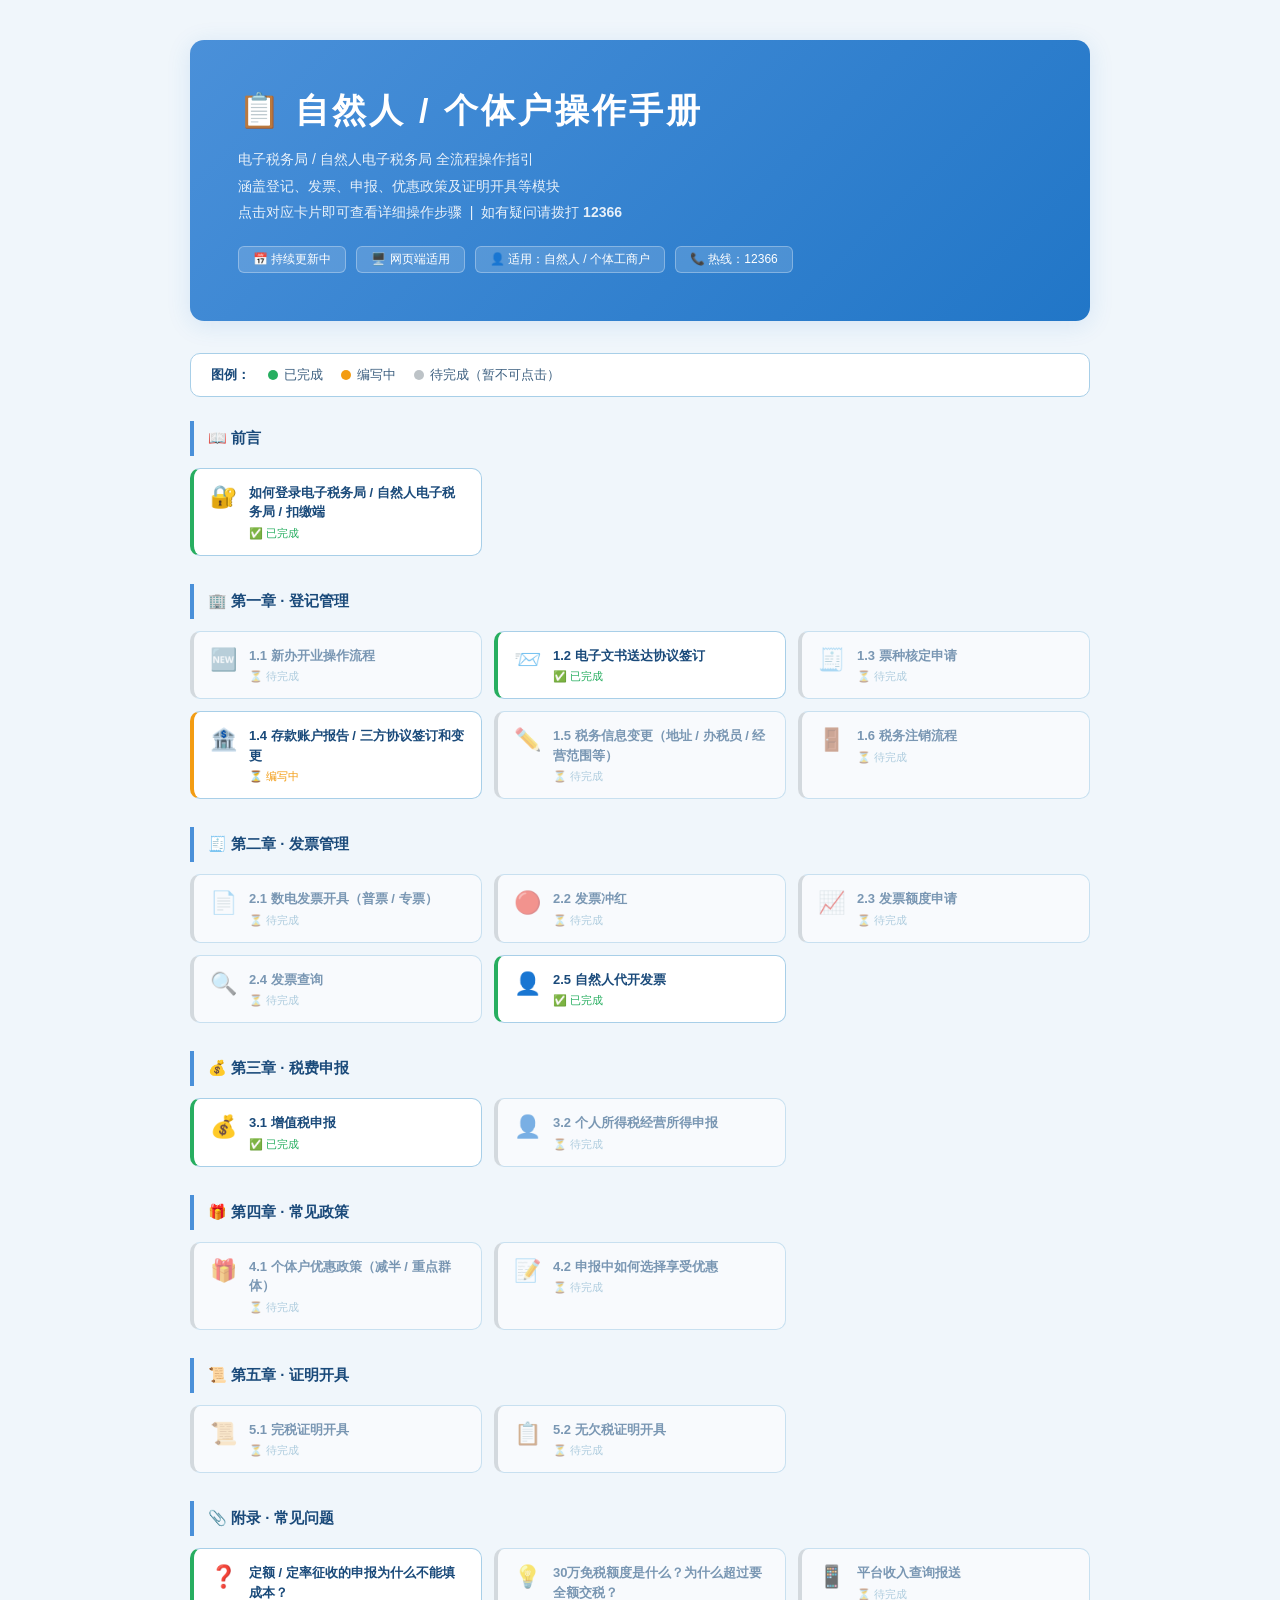
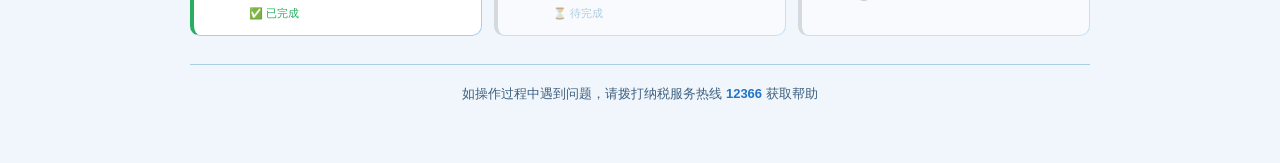
==== commit 9ab8d3f6: "Add files via upload" ====
--- a/index.html
+++ b/index.html
@@ -1,873 +1,297 @@
-<!DOCTYPE html>
-<html lang="zh-CN">
-<head>
-  <meta charset="UTF-8" />
-  <meta name="viewport" content="width=device-width, initial-scale=1.0, maximum-scale=5.0"/>
-  <title>前言：如何登录电子税务局 · 操作指引</title>
-  <link rel="stylesheet" href="../assets/style.css" />
-  <style>
-    /* ===== 移动端核心适配 ===== */
-    :root {
-      --font-base: clamp(14px, 3.5vw, 16px);
-      --font-sm: clamp(12px, 3vw, 14px);
-      --spacing-xs: clamp(8px, 2vw, 12px);
-      --spacing-sm: clamp(12px, 3vw, 16px);
-      --spacing-md: clamp(16px, 4vw, 24px);
-      --spacing-lg: clamp(24px, 6vw, 32px);
-      --radius: 12px;
-      --shadow: 0 2px 8px rgba(0,0,0,0.08);
-      --transition: all 0.3s cubic-bezier(0.4, 0, 0.2, 1);
-    }
-
-    * { box-sizing: border-box; margin: 0; padding: 0; }
-    
-    body {
-      font-size: var(--font-base);
-      line-height: 1.7;
-      color: #333;
-      background: #f8fafc;
-      padding: env(safe-area-inset-top) env(safe-area-inset-right) 
-               env(safe-area-inset-bottom) env(safe-area-inset-left);
-      -webkit-text-size-adjust: 100%;
-      word-wrap: break-word;
-      word-break: break-word;
-    }
-
-    .page { max-width: 100%; margin: 0 auto; }
-    
-    .body {
-      padding: var(--spacing-sm);
-      padding-bottom: calc(var(--spacing-lg) + 20px);
-    }
-
-    /* ===== 折叠模块样式 ===== */
-    details.module-card {
-      background: #fff;
-      border-radius: var(--radius);
-      box-shadow: var(--shadow);
-      margin: var(--spacing-sm) 0;
-      overflow: hidden;
-      transition: var(--transition);
-    }
-
-    details.module-card[open] {
-      box-shadow: 0 4px 20px rgba(0,0,0,0.12);
-    }
-
-    summary.module-header {
-      padding: var(--spacing-sm) var(--spacing-md);
-      font-weight: 600;
-      font-size: var(--font-base);
-      cursor: pointer;
-      list-style: none;
-      display: flex;
-      align-items: center;
-      gap: 10px;
-      background: linear-gradient(135deg, #f8fafc 0%, #fff 100%);
-      border-bottom: 1px solid #eee;
-      transition: var(--transition);
-      user-select: none;
-      -webkit-tap-highlight-color: transparent;
-    }
-
-    summary.module-header::-webkit-details-marker { display: none; }
-    
-    summary.module-header:hover {
-      background: #f1f5f9;
-    }
-
-    summary.module-header:active {
-      transform: scale(0.995);
-    }
-
-    .toggle-icon {
-      font-size: 1.2em;
-      transition: transform 0.3s ease;
-      flex-shrink: 0;
-    }
-
-    details[open] .toggle-icon {
-      transform: rotate(90deg);
-    }
-
-    .module-content {
-      padding: var(--spacing-md);
-      animation: slideDown 0.3s ease-out;
-    }
-
-    @keyframes slideDown {
-      from { opacity: 0; transform: translateY(-10px); }
-      to { opacity: 1; transform: translateY(0); }
-    }
-
-    /* ===== 组件适配优化 ===== */
-    .section-title {
-      font-size: var(--font-base);
-      padding: var(--spacing-xs) var(--spacing-sm);
-      display: flex;
-      align-items: center;
-      gap: 8px;
-    }
-
-    .section-title .icon {
-      font-size: 1.3em;
-      flex-shrink: 0;
-    }
-
-    .period-table {
-      width: 100%;
-      border-collapse: collapse;
-      font-size: var(--font-sm);
-      margin: var(--spacing-xs) 0;
-    }
-
-    .period-table th,
-    .period-table td {
-      padding: 10px 8px;
-      border: 1px solid #e2e8f0;
-      text-align: left;
-      vertical-align: top;
-    }
-
-    .period-table th {
-      background: #f1f5f9;
-      font-weight: 600;
-      white-space: nowrap;
-    }
-
-    /* 移动端表格横向滚动 */
-    .table-wrapper {
-      overflow-x: auto;
-      -webkit-overflow-scrolling: touch;
-      margin: var(--spacing-xs) 0;
-      border-radius: 8px;
-      border: 1px solid #e2e8f0;
-    }
-    
-    .table-wrapper table {
-      min-width: 100%;
-      margin: 0;
-    }
-
-    .steps {
-      display: flex;
-      flex-direction: column;
-      gap: var(--spacing-sm);
-      margin: var(--spacing-sm) 0;
-    }
-
-    .step-card {
-      background: #fff;
-      border-radius: 10px;
-      padding: var(--spacing-sm);
-      border: 1px solid #e2e8f0;
-      display: flex;
-      gap: 12px;
-      align-items: flex-start;
-    }
-
-    .step-num {
-      width: 28px;
-      height: 28px;
-      min-width: 28px;
-      background: #3b82f6;
-      color: #fff;
-      border-radius: 50%;
-      display: flex;
-      align-items: center;
-      justify-content: center;
-      font-weight: 600;
-      font-size: 0.9em;
-      flex-shrink: 0;
-    }
-
-    .step-content { flex: 1; min-width: 0; }
-    
-    .step-text {
-      margin-bottom: 8px;
-      font-size: var(--font-sm);
-      line-height: 1.6;
-    }
-
-    .step-img {
-      max-width: 100%;
-      height: auto;
-      border-radius: 8px;
-      cursor: zoom-in;
-      display: block;
-      margin: 8px 0;
-      border: 1px solid #eee;
-    }
-
-    .info-box,
-    .tip-box {
-      background: #eff6ff;
-      border-left: 4px solid #3b82f6;
-      padding: 12px 16px;
-      border-radius: 0 8px 8px 0;
-      font-size: var(--font-sm);
-      margin: var(--spacing-xs) 0;
-      line-height: 1.6;
-    }
-
-    .tip-box ul {
-      padding-left: 20px;
-      margin: 8px 0;
-    }
-
-    .tip-box li { margin: 4px 0; }
-
-    .badges {
-      display: flex;
-      flex-wrap: wrap;
-      gap: 8px;
-      margin-top: 12px;
-    }
-
-    .badge {
-      background: #e0e7ff;
-      color: #3730a3;
-      padding: 4px 12px;
-      border-radius: 20px;
-      font-size: var(--font-sm);
-      font-weight: 500;
-    }
-
-    .header h1 {
-      font-size: clamp(1.3rem, 5vw, 1.8rem);
-      margin: 8px 0;
-      line-height: 1.4;
-    }
-
-    .header > p {
-      font-size: var(--font-sm);
-      color: #64748b;
-      line-height: 1.6;
-    }
-
-    /* ===== 辅助类 ===== */
-    .text-sm { font-size: var(--font-sm); }
-    .mt-2 { margin-top: var(--spacing-sm); }
-    .mb-2 { margin-bottom: var(--spacing-sm); }
-
-    /* ===== 折叠默认收起（可选）===== */
-    /* 如需默认全部收起，取消下面注释 */
-    /* details.module-card:not(.expanded-by-default) { } */
-    /* details.module-card[open] { } */
-
-    /* ===== 打印/无障碍优化 ===== */
-    @media print {
-      details.module-card { box-shadow: none; border: 1px solid #ccc; }
-      summary.module-header { background: #f9f9f9; }
-    }
-
-    @media (prefers-reduced-motion: reduce) {
-      * { animation: none !important; transition: none !important; }
-    }
-  </style>
-</head>
-<body>
-
-<!-- ══ Lightbox 遮罩 ══ -->
-<div class="lightbox-overlay" id="lightbox" onclick="closeLightbox(event)">
-  <div class="lightbox-close" onclick="closeLightboxDirect()">✕</div>
-  <img id="lightbox-img" src="" alt="图片预览" onclick="event.stopPropagation()" />
-  <div class="lightbox-hint">点击空白处或按 ESC 关闭</div>
-</div>
-
-<div class="page">
-  <!-- 页头（保持展开，不折叠） -->
-  <div class="header" style="padding: var(--spacing-md); background: #fff; border-radius: 0 0 var(--radius) var(--radius); margin-bottom: var(--spacing-sm);">
-    <div class="header-top" style="display:flex;justify-content:space-between;align-items:center;margin-bottom:8px;">
-      <div class="tag" style="background:#dbeafe;color:#1e40af;padding:4px 12px;border-radius:20px;font-size:var(--font-sm);font-weight:500;">电子税务局 · 操作指引</div>
-      <a href="../index.html" class="btn-back" style="font-size:var(--font-sm);color:#3b82f6;text-decoration:none;">← 返回目录</a>
-    </div>
-    <h1>🔐 如何登录电子税务局</h1>
-    <p>涵盖电子税务局（企业端）/ 自然人电子税务局 / 扣缴端三大平台<br>
-       注册、登录、验证方式、身份切换、忘记密码等常见问题全解答</p>
-    <div class="badges">
-      <span class="badge">📅 2025–2026 最新版</span>
-      <span class="badge">🖥️ 网页端 + APP 适用</span>
-      <span class="badge">📞 问题热线：12366</span>
-    </div>
-  </div>
-
-  <div class="body">
-
-    <!-- 平台说明（默认展开） -->
-    <details class="module-card" open>
-      <summary class="module-header">
-        <span class="toggle-icon">▶</span>
-        <span>📌 三大平台说明——你该用哪个？</span>
-      </summary>
-      <div class="module-content">
-        <div class="table-wrapper">
-          <table class="period-table">
-            <thead>
-              <tr>
-                <th>平台名称</th>
-                <th>主要用途</th>
-                <th>访问地址</th>
-              </tr>
-            </thead>
-            <tbody>
-              <tr>
-                <td><strong>电子税务局</strong></td>
-                <td>增值税申报、发票开具、企业所得税、社保费等企业税务事项</td>
-                <td>各省税务局官网入口</td>
-              </tr>
-              <tr>
-                <td><strong>自然人电子税务局</strong></td>
-                <td>个税申报（含工资薪金、经营所得等）、专项附加扣除填报、完税证明开具等</td>
-                <td>etax.chinatax.gov.cn</td>
-              </tr>
-              <tr>
-                <td><strong>自然人电子税务局（扣缴端）</strong></td>
-                <td>代扣代缴员工个人所得税（工资薪金）、经营所得个税申报等</td>
-                <td>下载客户端安装使用</td>
-              </tr>
-            </tbody>
-          </table>
-        </div>
-        <div class="tip-box" style="margin-top:12px;">
-          💡 <strong>简单记忆：</strong>公司日常税务办理用<strong>电子税务局</strong>；个税申报（无论个人自报还是财务代报）均可通过<strong>自然人电子税务局</strong>或<strong>扣缴端</strong>完成，两者均支持个税相关业务。
-        </div>
-      </div>
-    </details>
-
-    <!-- ==================== 第一部分：企业端 ==================== -->
-    <details class="module-card">
-      <summary class="module-header">
-        <span class="toggle-icon">▶</span>
-        <span>🏢 第一部分：电子税务局</span>
-      </summary>
-      <div class="module-content">
-
-        <!-- 注册 -->
-        <details class="module-card" style="margin:10px 0;">
-          <summary class="module-header" style="padding:10px 12px;font-size:var(--font-sm);">
-            <span class="toggle-icon">▶</span>
-            <span>1️⃣ 如何注册</span>
-          </summary>
-          <div class="module-content" style="padding:12px;">
-            <div class="info-box">
-              <strong>重要变化（2023年起全面推行）：</strong>企业无需单独开通"企业账户"，改为由<strong>办税人员用个人账号</strong>登录后关联企业。首次使用需先完成个人实名注册。
-            </div>
-            <div class="steps" style="margin-top:14px;">
-              <div class="step-card">
-                <div class="step-num">1</div>
-                <div class="step-content">
-                  <div class="step-text">进入本省电子税务局官网（以广西为例），在首页找到 <strong>【电子税务局】</strong> 或 <strong>【我要办税】</strong> 入口，点击进入。</div>
-                  <img src="images/etax/etax-01-gx-homepage-entry.png" alt="广西税务局官网首页" class="step-img" loading="lazy" onclick="openLightbox(this)" />
-                </div>
-              </div>
-              <div class="step-card">
-                <div class="step-num">2</div>
-                <div class="step-content">
-                  <div class="step-text">进入电子税务局后，点击页面<strong>右上角【登录】</strong>按钮，进入登录页面。</div>
-                  <img src="images/etax/etax-02-login-btn.png" alt="登录按钮" class="step-img" loading="lazy" onclick="openLightbox(this)" />
-                </div>
-              </div>
-              <div class="step-card">
-                <div class="step-num">3</div>
-                <div class="step-content">
-                  <div class="step-text">在登录页面中点击 <strong>【自然人业务】→【用户注册】</strong>，按照页面提示依次填写<strong>姓名、身份证号码、手机号码</strong>等信息，完成实名认证后设置登录密码即注册成功。</div>
-                  <div class="tip-box">💡 也可在手机<strong>电子税务局 APP</strong> 上完成注册操作，路径为【我的-立即登录-用户注册】，按提示填写。</div>
-                  <img src="images/etax/etax-03-register-entry.png" alt="用户注册入口" class="step-img" loading="lazy" onclick="openLightbox(this)" />
-                </div>
-              </div>
-            </div>
-          </div>
-        </details>
-
-        <!-- 登录方式 -->
-        <details class="module-card" style="margin:10px 0;">
-          <summary class="module-header" style="padding:10px 12px;font-size:var(--font-sm);">
-            <span class="toggle-icon">▶</span>
-            <span>2️⃣ 登录方式（2025年现行）</span>
-          </summary>
-          <div class="module-content" style="padding:12px;">
-            <div class="table-wrapper">
-              <table class="period-table">
-                <thead>
-                  <tr>
-                    <th>登录入口</th>
-                    <th>验证方式</th>
-                    <th>适用场景</th>
-                  </tr>
-                </thead>
-                <tbody>
-                  <tr>
-                    <td>🏢 企业业务</td>
-                    <td>个人密码 + 短信验证码</td>
-                    <td>财务人员、法人、办税员代企业办税</td>
-                  </tr>
-                  <tr>
-                    <td>👤 自然人业务</td>
-                    <td>身份证号/手机号/用户名 + 密码 + 短信验证码</td>
-                    <td>个人办税、查询个人信息</td>
-                  </tr>
-                  <tr>
-                    <td>🤝 代理业务</td>
-                    <td>个人密码 + 短信验证码</td>
-                    <td>税务师事务所、代理记账公司</td>
-                  </tr>
-                  <tr>
-                    <td>📱 扫码登录</td>
-                    <td>手机APP扫码</td>
-                    <td>快速免密登录，推荐日常使用</td>
-                  </tr>
-                </tbody>
-              </table>
-            </div>
-            <div class="tip-box" style="margin-top:10px;">
-              💡 <strong>推荐使用扫码登录：</strong>打开手机<strong>电子税务局 APP</strong>，在网页端登录界面选择【扫码登录】，用 APP 扫描二维码即可快速登录，无需每次输入密码。
-            </div>
-          </div>
-        </details>
-
-        <!-- 身份切换 -->
-        <details class="module-card" style="margin:10px 0;">
-          <summary class="module-header" style="padding:10px 12px;font-size:var(--font-sm);">
-            <span class="toggle-icon">▶</span>
-            <span>3️⃣ 身份切换（同一账号管理多家企业）</span>
-          </summary>
-          <div class="module-content" style="padding:12px;">
-            <div class="info-box">
-              一个人可以同时担任多家企业的办税员或法人。登录后通过账户中心切换身份，无需重新登录。
-            </div>
-            <div class="steps" style="margin-top:14px;">
-              <div class="step-card">
-                <div class="step-num">1</div>
-                <div class="step-content">
-                  <div class="step-text">以<strong>自然人身份</strong>登录后，点击页面右上角的<strong>头像图标</strong>，在下拉菜单中选择 <strong>【账户中心】</strong>。</div>
-                  <img src="images/etax/etax-04-avatar-account-center.png" alt="账户中心入口" class="step-img" loading="lazy" onclick="openLightbox(this)" />
-                </div>
-              </div>
-              <div class="step-card">
-                <div class="step-num">2</div>
-                <div class="step-content">
-                  <div class="step-text">进入账户中心后，点击 <strong>【身份切换】</strong>，系统展示该账号关联的所有企业列表，点击目标企业名称右侧的【切换】，即可切换至该企业的办税界面，<strong>无需重新输入密码</strong>。</div>
-                  <img src="images/etax/etax-05-identity-switch.png" alt="身份切换功能" class="step-img" loading="lazy" onclick="openLightbox(this)" />
-                </div>
-              </div>
-            </div>
-          </div>
-        </details>
-
-        <!-- 忘记密码 -->
-        <details class="module-card" style="margin:10px 0;">
-          <summary class="module-header" style="padding:10px 12px;font-size:var(--font-sm);">
-            <span class="toggle-icon">▶</span>
-            <span>4️⃣ 忘记密码 / 重置密码</span>
-          </summary>
-          <div class="module-content" style="padding:12px;">
-            <div class="steps">
-              <div class="step-card">
-                <div class="step-num">1</div>
-                <div class="step-content">
-                  <div class="step-text">在登录页面点击 <strong>【忘记密码】</strong>，选择通过<strong>手机号验证</strong>方式重置。</div>
-                  <img src="images/etax/etax-06-forgot-password.png" alt="忘记密码" class="step-img" loading="lazy" onclick="openLightbox(this)" />
-                </div>
-              </div>
-              <div class="step-card">
-                <div class="step-num">2</div>
-                <div class="step-content">
-                  <div class="step-text">输入注册时绑定的<strong>手机号码</strong>，接收短信验证码并填入。</div>
-                </div>
-              </div>
-              <div class="step-card">
-                <div class="step-num">3</div>
-                <div class="step-content">
-                  <div class="step-text">验证通过后，设置新密码（8位以上，须包含字母和数字），确认后即可用新密码登录。</div>
-                  <div class="tip-box">
-                    ⚠️ <strong>若手机号已停用或换号，可按以下顺序尝试：</strong>
-                    <ol style="margin-top:6px; padding-left:20px; line-height:2;">
-                      <li>使用<strong>"个人所得税"APP 扫码登录</strong>电子税务局，登录成功后在个人账户中心修改绑定手机号；</li>
-                      <li>或在<strong>自然人电子税务局</strong>登录后切换至电子税务局，进入个人账户中心，通过<strong>银联手机号验证</strong>修改默认登录手机号；</li>
-                      <li>以上方式均无法操作时，携带身份证前往<strong>办税服务厅</strong>，由工作人员协助线下重置。</li>
-                    </ol>
-                  </div>
-                </div>
-              </div>
-            </div>
-          </div>
-        </details>
-
-      </div>
-    </details>
-
-    <!-- ==================== 第二部分：自然人电子税务局 ==================== -->
-    <details class="module-card">
-      <summary class="module-header">
-        <span class="toggle-icon">▶</span>
-        <span>👤 第二部分：自然人电子税务局（网页端 + APP）</span>
-      </summary>
-      <div class="module-content">
-
-        <div class="info-box">
-          <strong>访问地址：</strong>网页端 → <strong>etax.chinatax.gov.cn</strong><br>
-          <strong>手机端：</strong>下载"<strong>个人所得税</strong>"APP（国家税务总局官方，苹果/安卓均可）<br>
-          主要用于：个税申报（工资薪金、经营所得等）、专项附加扣除填报、完税证明开具、年度汇算清缴等个人业务。
-        </div>
-
-        <!-- 注册 -->
-        <details class="module-card" style="margin:10px 0;">
-          <summary class="module-header" style="padding:10px 12px;font-size:var(--font-sm);">
-            <span class="toggle-icon">▶</span>
-            <span>1️⃣ 如何注册</span>
-          </summary>
-          <div class="module-content" style="padding:12px;">
-            <div class="steps">
-              <div class="step-card">
-                <div class="step-num">1</div>
-                <div class="step-content">
-                  <div class="step-text">建议使用<strong>个人所得税 APP</strong> 完成注册，打开 APP 后依次点击 <strong>【我的】→【注册/登录】→【注册】→【人脸识别认证注册】</strong>。</div>
-                  <img src="images/its/its-01-register-entry.png" alt="APP注册入口" class="step-img" loading="lazy" onclick="openLightbox(this)" />
-                </div>
-              </div>
-              <div class="step-card">
-                <div class="step-num">2</div>
-                <div class="step-content">
-                  <div class="step-text">填写<strong>证件号码和姓名</strong>，拖动滑块完成验证后，按提示进行<strong>人脸识别</strong>，系统与公安数据库比对通过即完成实名认证。</div>
-                  <img src="images/its/its-02-id-face-verify.png" alt="人脸识别" class="step-img" loading="lazy" onclick="openLightbox(this)" />
-                </div>
-              </div>
-              <div class="step-card">
-                <div class="step-num">3</div>
-                <div class="step-content">
-                  <div class="step-text">按要求设置登录密码，注册完成。此后可用<strong>手机号 / 身份证号 / 用户名</strong>任意一种方式登录。</div>
-                </div>
-              </div>
-            </div>
-          </div>
-        </details>
-
-        <!-- 验证方式 -->
-        <details class="module-card" style="margin:10px 0;">
-          <summary class="module-header" style="padding:10px 12px;font-size:var(--font-sm);">
-            <span class="toggle-icon">▶</span>
-            <span>2️⃣ 验证方式</span>
-          </summary>
-          <div class="module-content" style="padding:12px;">
-            <div class="table-wrapper">
-              <table class="period-table">
-                <thead>
-                  <tr>
-                    <th>验证方式</th>
-                    <th>说明</th>
-                    <th>推荐程度</th>
-                  </tr>
-                </thead>
-                <tbody>
-                  <tr>
-                    <td>📱 手机号 + 密码</td>
-                    <td>最常用方式，输入手机号和登录密码</td>
-                    <td>⭐⭐⭐⭐</td>
-                  </tr>
-                  <tr>
-                    <td>🪪 身份证号 + 密码</td>
-                    <td>与手机号登录等效，任选其一</td>
-                    <td>⭐⭐⭐</td>
-                  </tr>
-                  <tr>
-                    <td>🖐️ 指纹 / 手势登录</td>
-                    <td>APP端支持，开启后可免密快速登录，需先在设置中绑定</td>
-                    <td>⭐⭐⭐⭐⭐</td>
-                  </tr>
-                </tbody>
-              </table>
-            </div>
-          </div>
-        </details>
-
-        <!-- 忘记密码 -->
-        <details class="module-card" style="margin:10px 0;">
-          <summary class="module-header" style="padding:10px 12px;font-size:var(--font-sm);">
-            <span class="toggle-icon">▶</span>
-            <span>3️⃣ 忘记密码</span>
-          </summary>
-          <div class="module-content" style="padding:12px;">
-            <div class="steps">
-              <div class="step-card">
-                <div class="step-num">1</div>
-                <div class="step-content">
-                  <div class="step-text">在登录页点击 <strong>【忘记密码】</strong>，输入注册手机号，获取短信验证码。</div>
-                </div>
-              </div>
-              <div class="step-card">
-                <div class="step-num">2</div>
-                <div class="step-content">
-                  <div class="step-text">验证码通过后，重新设置新密码即可。</div>
-                  <div class="tip-box">⚠️ 若手机号已更换，可在APP端通过<strong>本人银行卡</strong>验证身份后重置密码，或线下前往办税服务厅修改手机号。</div>
-                </div>
-              </div>
-            </div>
-          </div>
-        </details>
-
-      </div>
-    </details>
-
-    <!-- ==================== 第三部分：扣缴端 ==================== -->
-    <details class="module-card">
-      <summary class="module-header">
-        <span class="toggle-icon">▶</span>
-        <span>💼 第三部分：自然人电子税务局（扣缴端）</span>
-      </summary>
-      <div class="module-content">
-
-        <div class="info-box">
-          <strong>扣缴端</strong>是安装在电脑本地的<strong>客户端软件</strong>，用于代扣代缴员工工资薪金个人所得税及经营所得个税申报等业务。<br>
-          <strong>下载地址：</strong>自然人电子税务局网页端（etax.chinatax.gov.cn）首页 → 【扣缴客户端下载】
-        </div>
-
-        <!-- 安装与初始化 -->
-        <details class="module-card" style="margin:10px 0;">
-          <summary class="module-header" style="padding:10px 12px;font-size:var(--font-sm);">
-            <span class="toggle-icon">▶</span>
-            <span>1️⃣ 下载安装与初始化</span>
-          </summary>
-          <div class="module-content" style="padding:12px;">
-            <div class="steps">
-              <div class="step-card">
-                <div class="step-num">1</div>
-                <div class="step-content">
-                  <div class="step-text">前往自然人电子税务局官网，下载对应操作系统的扣缴端安装包（Windows版），按提示完成安装。</div>
-                  <img src="images/wh/wh-01-download-entry.png" alt="下载入口" class="step-img" loading="lazy" onclick="openLightbox(this)" />
-                  <img src="images/wh/wh-02-download-btn.png" alt="下载按钮" class="step-img" loading="lazy" onclick="openLightbox(this)" />
-                </div>
-              </div>
-              <div class="step-card">
-                <div class="step-num">2</div>
-                <div class="step-content">
-                  <div class="step-text">首次打开软件，在初始化界面依次输入<strong>企业税号</strong>及<strong>办税人信息</strong>，点击 <strong>【立即体验】</strong> 完成初始化。</div>
-                  <img src="images/wh/wh-03-init-taxid.png" alt="输入税号" class="step-img" loading="lazy" onclick="openLightbox(this)" />
-                  <img src="images/wh/wh-04-init-operator.png" alt="办税人信息" class="step-img" loading="lazy" onclick="openLightbox(this)" />
-                  <img src="images/wh/wh-05-init-start.png" alt="立即体验" class="step-img" loading="lazy" onclick="openLightbox(this)" />
-                </div>
-              </div>
-              <div class="step-card">
-                <div class="step-num">3</div>
-                <div class="step-content">
-                  <div class="step-text">初始化完成后进入登录界面，可选择以下任意方式登录：<strong>实名登录</strong>、<strong>申报密码登录</strong> 或 <strong>个人所得税 APP 扫码登录</strong>。</div>
-                  <img src="images/wh/wh-06-login-methods.png" alt="登录方式" class="step-img" loading="lazy" onclick="openLightbox(this)" />
-                </div>
-              </div>
-              <div class="step-card">
-                <div class="step-num">4</div>
-                <div class="step-content">
-                  <div class="step-text">进入软件后，可点击页面<strong>右上角</strong>下载<strong>操作手册</strong>，便于查阅各功能使用说明。</div>
-                  <img src="images/wh/wh-07-manual-download.png" alt="操作手册" class="step-img" loading="lazy" onclick="openLightbox(this)" />
-                </div>
-              </div>
-            </div>
-          </div>
-        </details>
-
-      </div>
-    </details>
-
-    <!-- 常见问题汇总 -->
-    <details class="module-card">
-      <summary class="module-header">
-        <span class="toggle-icon">▶</span>
-        <span>❓ 常见问题 Q&A</span>
-      </summary>
-      <div class="module-content">
-        <div class="table-wrapper">
-          <table class="period-table">
-            <thead>
-              <tr>
-                <th>问题</th>
-                <th>原因分析</th>
-                <th>解决方案</th>
-              </tr>
-            </thead>
-            <tbody>
-              <tr>
-                <td>登录时提示"账号不存在"</td>
-                <td>未注册或输入账号有误</td>
-                <td>确认账号类型（手机号/身份证号），或重新注册</td>
-              </tr>
-              <tr>
-                <td>短信验证码收不到</td>
-                <td>手机信号差、号码有误或被屏蔽</td>
-                <td>检查手机信号；确认号码正确；等待1分钟后重新发送；联系运营商确认是否屏蔽</td>
-              </tr>
-              <tr>
-                <td>提示"实名认证失败"</td>
-                <td>姓名/身份证号填写有误</td>
-                <td>核对姓名与身份证号是否一致；如仍失败拨打12366</td>
-              </tr>
-              <tr>
-                <td>登录后找不到关联企业</td>
-                <td>该身份证未被企业添加为办税员</td>
-                <td>联系企业法人或主管税务机关，将本人身份证号添加为办税员后重新登录</td>
-              </tr>
-              <tr>
-                <td>密码连续输错被锁定</td>
-                <td>密码错误次数超过系统限制（通常5次）</td>
-                <td>等待24小时自动解锁，或通过"忘记密码"流程重置密码</td>
-              </tr>
-              <tr>
-                <td>人脸识别反复失败</td>
-                <td>光线不足、摄像头遮挡或网络不稳定</td>
-                <td>在光线充足处重试；清洁摄像头；切换至WiFi网络；仍失败可尝试更换设备</td>
-              </tr>
-              <tr>
-                <td>企业端登录后无操作权限</td>
-                <td>办税员权限未开通或已过期</td>
-                <td>联系企业法人登录后在【人员权限管理】中重新授权</td>
-              </tr>
-            </tbody>
-          </table>
-        </div>
-      </div>
-    </details>
-
-    <!-- 安全提示 -->
-    <details class="module-card">
-      <summary class="module-header">
-        <span class="toggle-icon">▶</span>
-        <span>🛡️ 账号安全注意事项</span>
-      </summary>
-      <div class="module-content">
-        <div class="tip-box" style="background:#fff8e1; border-left: 4px solid #f59e0b;">
-          ⚠️ <strong>以下行为存在安全风险，请务必注意：</strong>
-          <ul style="margin-top:8px; padding-left:20px; line-height:2;">
-            <li>不要将登录密码告知他人，包括自称"税务局工作人员"的陌生来电，不要在各种小程序上付钱</li>
-            <li>不要在公共电脑上保存密码或勾选"记住密码"</li>
-            <li>使用完毕后务必点击<strong>【退出登录】</strong>，不要直接关闭浏览器</li>
-            <li>定期更换密码（建议每6个月更换一次），密码勿与其他平台重复</li>
-            <li>发现账号异常登录记录，立即修改密码并拨打 <strong>12366</strong> 报告</li>
-          </ul>
-        </div>
-      </div>
-    </details>
-
-    <!-- 联系方式 -->
-    <details class="module-card">
-      <summary class="module-header">
-        <span class="toggle-icon">▶</span>
-        <span>📞 遇到问题，如何获取帮助</span>
-      </summary>
-      <div class="module-content">
-        <div class="table-wrapper">
-          <table class="period-table">
-            <thead>
-              <tr>
-                <th>渠道</th>
-                <th>说明</th>
-                <th>适用情况</th>
-              </tr>
-            </thead>
-            <tbody>
-              <tr>
-                <td>📞 拨打 <strong>12366</strong></td>
-                <td>国家税务总局纳税服务热线，工作日 8:30–17:00</td>
-                <td>账号问题、操作咨询、政策疑问等各类问题</td>
-              </tr>
-              <tr>
-                <td>🏢 前往办税服务厅</td>
-                <td>携带本人身份证及企业相关证件</td>
-                <td>手机号更换、实名认证失败、账号被锁等无法线上解决的问题</td>
-              </tr>
-              <tr>
-                <td>💬 在线客服</td>
-                <td>各省电子税务局网页端或电子税务局APP"征纳互动"入口</td>
-                <td>操作指引、简单问题快速解答</td>
-              </tr>
-            </tbody>
-          </table>
-        </div>
-      </div>
-    </details>
-
-    <!-- 底部提示（默认展开） -->
-    <details class="module-card" open>
-      <summary class="module-header">
-        <span class="toggle-icon">▶</span>
-        <span>✅ 本章小结 & 快速回顾</span>
-      </summary>
-      <div class="module-content">
-        <div class="tip-box" style="background:#f0fdf4; border-left: 4px solid #22c55e;">
-          ✅ <strong>本章小结：</strong>
-          <ul style="margin-top:8px; padding-left:20px; line-height:2;">
-            <li><strong>企业日常办税</strong>：登录本省电子税务局 → 自然人业务入口登录 → 账户中心切换企业身份</li>
-            <li><strong>个税申报</strong>（个人自报或财务代报）：使用"自然人电子税务局（扣缴端）" 或 etax.chinatax.gov.cn，两者均支持工资薪金、经营所得等个税业务</li>
-            <li><strong>代扣代缴工资个税及经营所得申报</strong>：下载安装自然人电子税务局扣缴端客户端</li>
-            <li>遇到任何问题，优先拨打 <strong>12366</strong> 或前往办税服务厅寻求帮助</li>
-          </ul>
-        </div>
-      </div>
-    </details>
-
-    <div class="footer" style="padding:var(--spacing-md); text-align:center; color:#64748b; font-size:var(--font-sm);">
-      如操作过程中遇到问题，请拨打纳税服务热线 <strong>12366</strong> 获取帮助 &nbsp;|&nbsp; 本手册由税务局办税服务厅制作
-      <div style="margin-top: 12px;">
-        <a href="../index.html" class="btn-footer-back" style="display:inline-block;padding:8px 20px;background:#3b82f6;color:#fff;border-radius:8px;text-decoration:none;font-weight:500;">← 返回目录</a>
-      </div>
-    </div>
-
-  </div>
-</div>
-
-<script src="../assets/lightbox.js"></script>
-<script>
-  // ===== 折叠模块增强功能 =====
-  
-  // 1. 点击 summary 时平滑滚动到模块顶部（移动端体验优化）
-  document.querySelectorAll('details.module-card > summary.module-header').forEach(summary => {
-    summary.addEventListener('toggle', function(e) {
-      // 阻止默认行为，自定义动画
-      if (this.parentElement.open) {
-        this.parentElement.scrollIntoView({ behavior: 'smooth', block: 'nearest' });
-      }
-    });
-    
-    // 触摸反馈
-    summary.addEventListener('touchstart', function() {
-      this.style.opacity = '0.9';
-    });
-    summary.addEventListener('touchend', function() {
-      this.style.opacity = '1';
-    });
-  });
-
-  // 2. 一键展开/收起所有模块（可选功能，按需启用）
-  // 在页面顶部添加按钮：<button id="toggleAll">展开/收起全部</button>
-  /*
-  document.getElementById('toggleAll')?.addEventListener('click', function() {
-    const allOpen = document.querySelectorAll('details.module-card[open]').length === 
-                    document.querySelectorAll('details.module-card').length;
-    document.querySelectorAll('details.module-card').forEach(d => {
-      d.open = !allOpen;
-    });
-    this.textContent = allOpen ? '展开全部' : '收起全部';
-  });
-  */
-
-  // 3. 记住用户折叠状态（localStorage，可选）
-  /*
-  document.addEventListener('DOMContentLoaded', function() {
-    const saved = JSON.parse(localStorage.getItem('etax-fold-state') || '{}');
-    document.querySelectorAll('details.module-card').forEach((el, i) => {
-      const id = el.querySelector('summary')?.textContent?.trim() || `module-${i}`;
-      if (saved[id] !== undefined) el.open = saved[id];
-      
-      el.addEventListener('toggle', () => {
-        saved[id] = el.open;
-        localStorage.setItem('etax-fold-state', JSON.stringify(saved));
-      });
-    });
-  });
-  */
-
-  // 4. 图片点击增强：防止折叠时误触
-  document.querySelectorAll('.step-img').forEach(img => {
-    img.addEventListener('click', e => e.stopPropagation());
-  });
-</script>
-</body>
-</html>
+<!DOCTYPE html>
+<html lang="zh-CN">
+<head>
+  <meta charset="UTF-8"/>
+  <meta name="viewport" content="width=device-width, initial-scale=1.0"/>
+  <title>自然人 / 个体户常见业务操作手册 · 电子税务局</title>
+
+  <!-- 引用共享样式表（变量、body、page 容器等均由此提供） -->
+  <link rel="stylesheet" href="assets/style.css" />
+
+  <style>
+    /* ── 目录页专属：封面 ── */
+    .cover {
+      background: var(--gradient);
+      border-radius: 14px;
+      padding: 48px;
+      color: #fff;
+      margin-bottom: 32px;
+      box-shadow: var(--shadow-md);
+    }
+    .cover h1 {
+      font-size: 34px;
+      font-weight: 700;
+      letter-spacing: 3px;
+      margin-bottom: 12px;
+    }
+    .cover p {
+      font-size: 14px;
+      opacity: 0.88;
+      line-height: 1.9;
+    }
+    .cover-meta {
+      margin-top: 20px;
+      display: flex;
+      gap: 10px;
+      flex-wrap: wrap;
+    }
+    .cover-badge {
+      background: rgba(255, 255, 255, 0.15);
+      border: 1px solid rgba(255, 255, 255, 0.30);
+      border-radius: 6px;
+      padding: 4px 14px;
+      font-size: 12px;
+      color: #fff;
+    }
+
+    /* ── 目录页专属：图例 ── */
+    .legend {
+      display: flex;
+      gap: 18px;
+      flex-wrap: wrap;
+      margin-bottom: 24px;
+      font-size: 13px;
+      color: var(--text-secondary);
+      background: var(--bg-page);
+      border: 1px solid var(--border);
+      border-radius: 10px;
+      padding: 12px 20px;
+    }
+    .legend-item { display: flex; align-items: center; gap: 6px; }
+    .dot { width: 10px; height: 10px; border-radius: 50%; flex-shrink: 0; }
+    .dot-done { background: #27ae60; }
+    .dot-wip  { background: #f39c12; }
+    .dot-todo { background: #bdc3c7; }
+
+    /* ── 目录页专属：章节标题 ── */
+    .chapter { margin-bottom: 28px; }
+    .chapter-title {
+      font-size: 15px;
+      font-weight: 700;
+      color: var(--text-title);
+      padding: 8px 0 8px 14px;
+      border-left: 4px solid var(--primary-light);
+      margin-bottom: 12px;
+      display: flex;
+      align-items: center;
+      gap: 8px;
+    }
+
+    /* ── 目录页专属：卡片网格 ── */
+    .card-grid {
+      display: grid;
+      grid-template-columns: repeat(auto-fill, minmax(230px, 1fr));
+      gap: 12px;
+    }
+    .card {
+      background: var(--bg-page);
+      border: 1px solid var(--border);
+      border-radius: 10px;
+      padding: 14px 16px;
+      text-decoration: none;
+      color: var(--text-main);
+      display: flex;
+      align-items: flex-start;
+      gap: 12px;
+      transition: box-shadow 0.2s, border-color 0.2s, transform 0.2s;
+      cursor: pointer;
+    }
+    .card:hover {
+      box-shadow: var(--shadow-md);
+      border-color: var(--primary-light);
+      transform: translateY(-2px);
+    }
+    .card.done { border-left: 4px solid #27ae60; }
+    .card.wip  { border-left: 4px solid #f39c12; }
+    .card.todo {
+      border-left: 4px solid #bdc3c7;
+      opacity: 0.55;
+      pointer-events: none;
+      cursor: default;
+    }
+    .card-icon  { font-size: 22px; flex-shrink: 0; margin-top: 1px; }
+    .card-title { font-size: 13px; font-weight: 600; color: var(--text-title); line-height: 1.5; }
+    .card-status { font-size: 11px; margin-top: 4px; color: var(--text-muted); }
+    .card.done .card-status { color: #27ae60; }
+    .card.wip  .card-status { color: #f39c12; }
+
+    /* ── 目录页：page 容器覆盖（目录页不需要白色卡片容器） ── */
+    .page {
+      max-width: 900px;
+      background: transparent;   /* ← 覆盖 style.css 中的 #ffffff */
+      box-shadow: none;           /* ← 覆盖 style.css 中的阴影 */
+      border-radius: 0;           /* ← 覆盖 style.css 中的圆角 */
+      overflow: visible;          /* ← 覆盖 style.css 中的 overflow:hidden */
+    }
+
+  </style>
+</head>
+<body>
+<div class="page">
+
+  <!-- 封面 -->
+  <div class="cover">
+    <h1>📋 自然人 / 个体户操作手册</h1>
+    <p>电子税务局 / 自然人电子税务局 全流程操作指引<br>
+       涵盖登记、发票、申报、优惠政策及证明开具等模块<br>
+       点击对应卡片即可查看详细操作步骤 &nbsp;|&nbsp; 如有疑问请拨打 <strong>12366</strong></p>
+    <div class="cover-meta">
+      <span class="cover-badge">📅 持续更新中</span>
+      <span class="cover-badge">🖥️ 网页端适用</span>
+      <span class="cover-badge">👤 适用：自然人 / 个体工商户</span>
+      <span class="cover-badge">📞 热线：12366</span>
+    </div>
+  </div>
+
+  <!-- 图例 -->
+  <div class="legend">
+    <span style="font-weight:600; color:var(--text-title);">图例：</span>
+    <div class="legend-item"><div class="dot dot-done"></div>已完成</div>
+    <div class="legend-item"><div class="dot dot-wip"></div>编写中</div>
+    <div class="legend-item"><div class="dot dot-todo"></div>待完成（暂不可点击）</div>
+  </div>
+
+  <!-- 前言 -->
+  <div class="chapter">
+    <div class="chapter-title">📖 前言</div>
+    <div class="card-grid">
+      <a href="preface/login.html" class="card done">
+        <div class="card-icon">🔐</div>
+        <div>
+          <div class="card-title">如何登录电子税务局 / 自然人电子税务局 / 扣缴端</div>
+          <div class="card-status">✅ 已完成</div>
+        </div>
+      </a>
+    </div>
+  </div>
+
+  <!-- 第一章 -->
+  <div class="chapter">
+    <div class="chapter-title">🏢 第一章 · 登记管理</div>
+    <div class="card-grid">
+      <a href="ch1-registration/1.1-new-business.html" class="card todo">
+        <div class="card-icon">🆕</div>
+        <div><div class="card-title">1.1 新办开业操作流程</div><div class="card-status">⏳ 待完成</div></div>
+      </a>
+      <a href="ch1-registration/1.2-e-document.html" class="card done">
+        <div class="card-icon">📨</div>
+        <div><div class="card-title">1.2 电子文书送达协议签订</div><div class="card-status">✅ 已完成</div></div>
+      </a>
+      <a href="ch1-registration/1.3-invoice-type.html" class="card todo">
+        <div class="card-icon">🧾</div>
+        <div><div class="card-title">1.3 票种核定申请</div><div class="card-status">⏳ 待完成</div></div>
+      </a>
+      <a href="ch1-registration/1.4-bank-account.html" class="card wip">
+        <div class="card-icon">🏦</div>
+        <div><div class="card-title">1.4 存款账户报告 / 三方协议签订和变更</div><div class="card-status">⏳ 编写中</div></div>
+      </a>
+      <a href="ch1-registration/1.5-info-change.html" class="card todo">
+        <div class="card-icon">✏️</div>
+        <div><div class="card-title">1.5 税务信息变更（地址 / 办税员 / 经营范围等）</div><div class="card-status">⏳ 待完成</div></div>
+      </a>
+      <a href="ch1-registration/1.6-deregistration.html" class="card todo">
+        <div class="card-icon">🚪</div>
+        <div><div class="card-title">1.6 税务注销流程</div><div class="card-status">⏳ 待完成</div></div>
+      </a>
+    </div>
+  </div>
+
+  <!-- 第二章 -->
+  <div class="chapter">
+    <div class="chapter-title">🧾 第二章 · 发票管理</div>
+    <div class="card-grid">
+      <a href="ch2-invoice/2.1-issue-invoice.html" class="card todo">
+        <div class="card-icon">📄</div>
+        <div><div class="card-title">2.1 数电发票开具（普票 / 专票）</div><div class="card-status">⏳ 待完成</div></div>
+      </a>
+      <a href="ch2-invoice/2.2-red-invoice.html" class="card todo">
+        <div class="card-icon">🔴</div>
+        <div><div class="card-title">2.2 发票冲红</div><div class="card-status">⏳ 待完成</div></div>
+      </a>
+      <a href="ch2-invoice/2.3-quota-apply.html" class="card todo">
+        <div class="card-icon">📈</div>
+        <div><div class="card-title">2.3 发票额度申请</div><div class="card-status">⏳ 待完成</div></div>
+      </a>
+      <a href="ch2-invoice/2.4-invoice-query.html" class="card todo">
+        <div class="card-icon">🔍</div>
+        <div><div class="card-title">2.4 发票查询</div><div class="card-status">⏳ 待完成</div></div>
+      </a>
+      <a href="ch2-invoice/2.5-natural-person-invoice.html" class="card done">
+        <div class="card-icon">👤</div>
+        <div><div class="card-title">2.5 自然人代开发票</div><div class="card-status">✅ 已完成</div></div>
+      </a>
+    </div>
+  </div>
+
+  <!-- 第三章 -->
+  <div class="chapter">
+    <div class="chapter-title">💰 第三章 · 税费申报</div>
+    <div class="card-grid">
+      <a href="ch3-tax-filing/3.1-vat-small.html" class="card done">
+        <div class="card-icon">💰</div>
+        <div><div class="card-title">3.1 增值税申报</div><div class="card-status">✅ 已完成</div></div>
+      </a>
+      <a href="ch3-tax-filing/3.2-iit-business.html" class="card todo">
+        <div class="card-icon">👤</div>
+        <div><div class="card-title">3.2 个人所得税经营所得申报</div><div class="card-status">⏳ 待完成</div></div>
+      </a>
+    </div>
+  </div>
+
+  <!-- 第四章 -->
+  <div class="chapter">
+    <div class="chapter-title">🎁 第四章 · 常见政策</div>
+    <div class="card-grid">
+      <a href="ch4-tax-incentives/4.1-reduction.html" class="card todo">
+        <div class="card-icon">🎁</div>
+        <div><div class="card-title">4.1 个体户优惠政策（减半 / 重点群体）</div><div class="card-status">⏳ 待完成</div></div>
+      </a>
+      <a href="ch4-tax-incentives/4.2-how-to-apply.html" class="card todo">
+        <div class="card-icon">📝</div>
+        <div><div class="card-title">4.2 申报中如何选择享受优惠</div><div class="card-status">⏳ 待完成</div></div>
+      </a>
+    </div>
+  </div>
+
+  <!-- 第五章 -->
+  <div class="chapter">
+    <div class="chapter-title">📜 第五章 · 证明开具</div>
+    <div class="card-grid">
+      <a href="ch5-certificates/5.1-tax-payment-cert.html" class="card todo">
+        <div class="card-icon">📜</div>
+        <div><div class="card-title">5.1 完税证明开具</div><div class="card-status">⏳ 待完成</div></div>
+      </a>
+      <a href="ch5-certificates/5.2-no-debt-cert.html" class="card todo">
+        <div class="card-icon">📋</div>
+        <div><div class="card-title">5.2 无欠税证明开具</div><div class="card-status">⏳ 待完成</div></div>
+      </a>
+    </div>
+  </div>
+
+  <!-- 附录 -->
+  <div class="chapter">
+    <div class="chapter-title">📎 附录 · 常见问题</div>
+    <div class="card-grid">
+      <a href="appendix/faq-fixed-rate.html" class="card done">
+        <div class="card-icon">❓</div>
+        <div><div class="card-title">定额 / 定率征收的申报为什么不能填成本？</div><div class="card-status">✅ 已完成</div></div>
+      </a>
+      <a href="appendix/faq-300k-exemption.html" class="card todo">
+        <div class="card-icon">💡</div>
+        <div><div class="card-title">30万免税额度是什么？为什么超过要全额交税？</div><div class="card-status">⏳ 待完成</div></div>
+      </a>
+      <a href="appendix/faq-platform-income.html" class="card todo">
+        <div class="card-icon">📱</div>
+        <div><div class="card-title">平台收入查询报送</div><div class="card-status">⏳ 待完成</div></div>
+      </a>
+    </div>
+  </div>
+
+  <!-- 页脚 -->
+  <div class="footer">
+    如操作过程中遇到问题，请拨打纳税服务热线 <strong>12366</strong> 获取帮助
+  </div>
+
+</div>
+</body>
+</html>
--- a/assets/style.css
+++ b/assets/style.css
@@ -0,0 +1,691 @@
+/* ============================================
+   自然人 / 个体户操作手册 · 统一样式表
+   主题色：天蓝系（自然和谐版）
+   主色：#2176c7 / #4a90d9
+   ============================================ */
+
+/* ---------- CSS 变量 ---------- */
+:root {
+  --primary-dark:   #2176c7;
+  --primary-light:  #4a90d9;
+  --gradient:       linear-gradient(135deg, #4a90d9 0%, #2176c7 100%);
+  --bg-body:        #f0f6fb;
+  --bg-page:        #ffffff;
+  --bg-info:        #e8f3fb;
+  --bg-step:        #f4f9fd;
+  --bg-path:        #edf5fb;
+  --border:         #a8cfe8;
+  --border-light:   #c8e2f2;
+  --text-main:      #2c3e50;
+  --text-title:     #1a4a7a;
+  --text-secondary: #3d6080;
+  --text-muted:     #7aaac8;
+  --shadow-sm:      0 1px 6px rgba(33, 118, 199, 0.08);
+  --shadow-md:      0 4px 24px rgba(33, 118, 199, 0.13);
+}
+
+/* ---------- 基础重置 ---------- */
+* { box-sizing: border-box; margin: 0; padding: 0; }
+
+body {
+  font-family: "微软雅黑", "Microsoft YaHei", "PingFang SC", sans-serif;
+  background: var(--bg-body);
+  color: var(--text-main);
+  padding: 40px 20px;
+  overflow-x: hidden;
+}
+
+/* ---------- 页面容器 ---------- */
+.page {
+  max-width: 820px;
+  margin: 0 auto;
+  background: var(--bg-page);
+  border-radius: 12px;
+  box-shadow: var(--shadow-md);
+  overflow: hidden;
+}
+
+/* ---------- 页头 ---------- */
+.header {
+  background: var(--primary-dark);
+  padding: 40px 48px 32px;
+  color: #fff;
+}
+
+.header-top {
+  display: flex;
+  justify-content: space-between;
+  align-items: center;
+  margin-bottom: 14px;
+}
+
+.header .tag {
+  display: inline-block;
+  background: rgba(255, 255, 255, 0.18);
+  border: 1px solid rgba(255, 255, 255, 0.35);
+  border-radius: 20px;
+  font-size: 12px;
+  padding: 3px 14px;
+  letter-spacing: 1px;
+}
+
+.header h1 {
+  font-size: 32px;
+  font-weight: 700;
+  letter-spacing: 2px;
+  margin-bottom: 10px;
+}
+
+.header p {
+  font-size: 14px;
+  opacity: 0.88;
+  line-height: 1.8;
+}
+
+.header .badges {
+  margin-top: 18px;
+  display: flex;
+  gap: 10px;
+  flex-wrap: wrap;
+}
+
+.badge {
+  background: rgba(255, 255, 255, 0.15);
+  border: 1px solid rgba(255, 255, 255, 0.30);
+  border-radius: 6px;
+  padding: 4px 14px;
+  font-size: 12px;
+  color: #fff;
+}
+
+/* 返回目录按钮 */
+.btn-back {
+  display: inline-flex;
+  align-items: center;
+  gap: 6px;
+  background: rgba(255, 255, 255, 0.18);
+  border: 1px solid rgba(255, 255, 255, 0.35);
+  color: #fff;
+  text-decoration: none;
+  font-size: 12px;
+  padding: 4px 14px;
+  border-radius: 20px;
+  white-space: nowrap;
+  transition: background 0.2s;
+}
+.btn-back:hover { background: rgba(255, 255, 255, 0.30); }
+
+/* ---------- 正文区域 ---------- */
+.body { padding: 40px 48px; }
+
+/* ---------- 章节标题 ---------- */
+.section-title {
+  display: flex;
+  align-items: center;
+  gap: 10px;
+  font-size: 16px;
+  font-weight: 700;
+  color: var(--text-title);
+  margin: 32px 0 14px;
+  padding-bottom: 8px;
+  border-bottom: 2px solid var(--border);
+}
+
+/* ✅ 关键修复：图标色块统一为天蓝渐变，消除橙色残留 */
+.section-title .icon {
+  width: 28px;
+  height: 28px;
+  background: var(--primary-dark);
+  border-radius: 6px;
+  display: flex;
+  align-items: center;
+  justify-content: center;
+  color: #fff;
+  font-size: 14px;
+  flex-shrink: 0;
+}
+
+/* ---------- 信息框 ---------- */
+.info-box {
+  background: var(--bg-info);
+  border-left: 4px solid var(--primary-light);
+  border-radius: 0 8px 8px 0;
+  padding: 14px 18px;
+  font-size: 14px;
+  color: var(--text-title);
+  line-height: 1.8;
+}
+
+/* ---------- 路径导航框 ---------- */
+.path-box {
+  background: var(--bg-path);
+  border: 1px solid var(--border);
+  border-radius: 8px;
+  padding: 14px 20px;
+  font-size: 14px;
+  color: var(--text-title);
+  font-weight: 600;
+  display: flex;
+  align-items: center;
+  flex-wrap: wrap;
+  gap: 6px;
+  line-height: 2;
+  margin-bottom: 8px;
+}
+
+.path-box .path-label {
+  color: var(--text-title);
+  font-size: 12px;
+  flex-shrink: 0;
+}
+
+.path-box .arrow {
+  color: var(--primary-light);
+  font-size: 16px;
+}
+
+.path-box .node {
+  background: var(--primary-dark);
+  color: #fff;
+  border-radius: 5px;
+  padding: 2px 10px;
+  font-size: 13px;
+}
+
+/* ---------- 表格：申报周期 ---------- */
+.period-table {
+  width: 100%;
+  border-collapse: collapse;
+  font-size: 14px;
+  border-radius: 8px;
+  overflow: hidden;
+  box-shadow: var(--shadow-sm);
+}
+
+.period-table th {
+  background: var(--primary-dark);
+  color: #fff;
+  padding: 10px 16px;
+  text-align: left;
+  font-weight: 600;
+}
+
+.period-table td {
+  padding: 10px 16px;
+  border-bottom: 1px solid var(--border-light);
+  color: var(--text-main);
+  background: #f4f9fd;
+}
+
+.period-table tr:last-child td { border-bottom: none; }
+.period-table tr:nth-child(even) td { background: var(--bg-info); }
+
+.highlight { color: var(--primary-dark); font-weight: 700; }
+
+/* ---------- 公式框 ---------- */
+.formula-box {
+  background: var(--bg-path);
+  border: 1.5px solid var(--border);
+  border-left: 4px solid var(--primary-light);
+  border-radius: 0 8px 8px 0;
+  padding: 14px 20px;
+  font-size: 14px;
+  color: var(--text-title);
+  line-height: 2;
+  margin-bottom: 10px;
+}
+
+.formula-box .formula-title {
+  font-weight: 700;
+  margin-bottom: 6px;
+  color: var(--text-title);
+}
+
+.formula-box .formula-content {
+  background: #fff;
+  border: 1px solid var(--border);
+  border-radius: 6px;
+  padding: 10px 14px;
+  font-size: 13px;
+  color: var(--text-main);
+  line-height: 1.9;
+}
+
+/* ---------- 表格：分档减缴 ---------- */
+.tier-table {
+  width: 100%;
+  border-collapse: collapse;
+  font-size: 14px;
+  border-radius: 8px;
+  overflow: hidden;
+  box-shadow: var(--shadow-sm);
+  margin-top: 10px;
+}
+
+.tier-table th {
+  background: var(--primary-dark);
+  color: #fff;
+  padding: 10px 16px;
+  text-align: left;
+  font-weight: 600;
+}
+
+.tier-table td {
+  padding: 10px 16px;
+  border-bottom: 1px solid var(--border-light);
+  background: #f4f9fd;
+  color: var(--text-main);
+  line-height: 1.8;
+}
+
+.tier-table tr:last-child td { border-bottom: none; }
+.tier-table tr:nth-child(even) td { background: var(--bg-info); }
+
+/* ---------- 步骤卡片 ---------- */
+.steps { display: flex; flex-direction: column; gap: 14px; }
+
+.step-card {
+  display: flex;
+  gap: 16px;
+  background: var(--bg-step);
+  border: 1px solid var(--border-light);
+  border-radius: 10px;
+  padding: 16px 20px;
+  box-shadow: var(--shadow-sm);
+  transition: box-shadow 0.2s;
+}
+
+.step-card:hover {
+  box-shadow: 0 4px 16px rgba(33, 118, 199, 0.16);
+}
+
+.step-num {
+  width: 34px;
+  height: 34px;
+  background: var(--primary-dark);
+  border-radius: 50%;
+  color: #fff;
+  font-size: 15px;
+  font-weight: 700;
+  display: flex;
+  align-items: center;
+  justify-content: center;
+  flex-shrink: 0;
+  margin-top: 2px;
+  box-shadow: 0 2px 6px rgba(33, 118, 199, 0.32);
+}
+
+.step-content { flex: 1; min-width: 0; }
+
+.step-text {
+  font-size: 14px;
+  color: var(--text-main);
+  line-height: 1.8;
+  margin-bottom: 8px;
+}
+
+.step-text strong { color: var(--text-title); }
+
+/* ---------- 截图占位框 ---------- */
+.step-screenshot {
+  background: #e8f3fb;
+  border: 1.5px dashed #7ab8da;
+  border-radius: 6px;
+  padding: 10px 14px;
+  font-size: 12px;
+  color: var(--text-secondary);
+  font-style: italic;
+  margin-bottom: 8px;
+}
+
+.step-screenshot img {
+  width: 100%;
+  border-radius: 6px;
+  display: block;
+}
+
+/* ---------- 步骤截图图片 ---------- */
+.step-img {
+  display: block;
+  width: 100%;
+  max-width: 100%;
+  height: auto;
+  border: 1px solid var(--border);
+  border-radius: 8px;
+  margin-top: 10px;
+  margin-bottom: 4px;
+  box-shadow: 0 2px 8px rgba(33, 118, 199, 0.08);
+}
+
+/* ---------- 子步骤块 ---------- */
+.sub-step {
+  background: var(--bg-info);
+  border: 1px solid var(--border);
+  border-radius: 8px;
+  padding: 12px 16px;
+  margin: 8px 0;
+  font-size: 14px;
+  color: var(--text-main);
+  line-height: 1.8;
+}
+
+.sub-step-title {
+  font-weight: 700;
+  color: var(--text-title);
+  margin-bottom: 6px;
+}
+
+/* ---------- 提示框 ---------- */
+.tip-box {
+  background: var(--bg-info);
+  border: 1px solid var(--border);
+  border-left: 4px solid var(--primary-light);
+  border-radius: 0 8px 8px 0;
+  padding: 10px 16px;
+  font-size: 13px;
+  color: var(--text-title);
+  margin-top: 8px;
+  line-height: 1.8;
+}
+
+/* ---------- 承诺确认框 ---------- */
+.promise-row {
+  display: flex;
+  flex-wrap: wrap;
+  gap: 10px;
+  margin: 10px 0 6px;
+}
+
+.promise-char {
+  width: 44px;
+  height: 44px;
+  background: var(--primary-dark);
+  border-radius: 8px;
+  color: #fff;
+  font-size: 20px;
+  font-weight: 700;
+  display: flex;
+  align-items: center;
+  justify-content: center;
+  box-shadow: 0 2px 6px rgba(33, 118, 199, 0.32);
+}
+
+.promise-arrow {
+  display: flex;
+  align-items: center;
+  color: var(--primary-light);
+  font-size: 18px;
+  font-weight: 700;
+}
+
+/* ---------- 警告列表 ---------- */
+.warn-list { display: flex; flex-direction: column; gap: 10px; }
+
+.warn-item {
+  display: flex;
+  gap: 12px;
+  background: #e4f0fa;
+  border: 1px solid #a8cfe8;
+  border-left: 4px solid #2176c7;
+  border-radius: 0 8px 8px 0;
+  padding: 12px 16px;
+  font-size: 14px;
+  color: #1a4a7a;
+  line-height: 1.8;
+}
+
+.warn-icon { font-size: 18px; flex-shrink: 0; }
+
+/* ---------- FAQ ---------- */
+.faq-list { display: flex; flex-direction: column; gap: 14px; }
+
+.faq-item {
+  border: 1px solid var(--border);
+  border-radius: 10px;
+  overflow: hidden;
+  box-shadow: var(--shadow-sm);
+}
+
+.faq-q {
+  background: var(--bg-info);
+  padding: 12px 18px;
+  font-size: 14px;
+  font-weight: 700;
+  color: var(--text-title);
+  display: flex;
+  gap: 10px;
+  align-items: flex-start;
+}
+
+.q-tag {
+  background: var(--primary-dark);
+  color: #fff;
+  border-radius: 4px;
+  padding: 1px 8px;
+  font-size: 12px;
+  flex-shrink: 0;
+  margin-top: 1px;
+}
+
+.faq-a {
+  background: #fff;
+  padding: 12px 18px;
+  font-size: 14px;
+  color: #4a5568;
+  line-height: 1.9;
+  display: flex;
+  gap: 10px;
+  align-items: flex-start;
+}
+
+.faq-a span:last-child { flex: 1; line-height: 1.9; }
+
+.a-tag {
+  background: var(--primary-light);
+  color: #fff;
+  border-radius: 4px;
+  padding: 1px 8px;
+  font-size: 12px;
+  flex-shrink: 0;
+  margin-top: 1px;
+}
+
+/* ---------- 页脚 ---------- */
+.footer {
+  background: var(--bg-body);
+  border-top: 1px solid var(--border);
+  padding: 20px 48px;
+  text-align: center;
+  font-size: 13px;
+  color: var(--text-secondary);
+}
+
+.footer strong { color: var(--primary-dark); }
+
+.btn-footer-back {
+  display: inline-flex;
+  align-items: center;
+  gap: 6px;
+  background: var(--primary-dark);
+  color: #fff;
+  text-decoration: none;
+  font-size: 13px;
+  padding: 7px 20px;
+  border-radius: 20px;
+  margin-top: 12px;
+  box-shadow: 0 4px 12px rgba(33, 118, 199, 0.32);
+  transition: opacity 0.2s, transform 0.2s;
+}
+.btn-footer-back:hover {
+  opacity: 0.9;
+  transform: translateY(-1px);
+}
+
+/* ---------- 场景标签 ---------- */
+.scene-label {
+  font-size: 15px;
+  font-weight: 700;
+  color: #1a4a7a;
+  background: #e8f3fb;
+  border-left: 4px solid #2176c7;
+  border-radius: 0 8px 8px 0;
+  padding: 8px 16px;
+  margin: 20px 0 10px;
+  display: flex;
+  align-items: center;
+  gap: 6px;
+}
+
+/* ---------- 特殊情形说明框 ---------- */
+.special-box {
+  background: #e8f3fb;
+  border: 1px solid #a8cfe8;
+  border-left: 4px solid #2176c7;
+  border-radius: 0 8px 8px 0;
+  padding: 14px 18px;
+  font-size: 14px;
+  color: #1a4a7a;
+  line-height: 1.9;
+  margin-bottom: 16px;
+}
+
+.sp-title {
+  font-weight: 700;
+  color: #1a4a7a;
+  margin-bottom: 8px;
+  font-size: 14px;
+}
+
+/* ---------- 成功提示框 ---------- */
+.success-box {
+  background: #f0fdf4;
+  border: 1px solid #bbf7d0;
+  border-left: 4px solid #22c55e;
+  border-radius: 0 8px 8px 0;
+  padding: 12px 16px;
+  font-size: 13px;
+  color: #14532d;
+  line-height: 1.9;
+  margin-top: 10px;
+}
+
+/* ---------- 分隔线 ---------- */
+.divider {
+  border: none;
+  border-top: 1.5px dashed #a8cfe8;
+  margin: 24px 0;
+}
+
+/* ---------- step-num 文字标签版 ---------- */
+.step-num-label {
+  min-width: 44px;
+  height: auto;
+  background: var(--primary-dark);
+  border-radius: 8px;
+  color: #fff;
+  font-size: 11px;
+  font-weight: 700;
+  display: flex;
+  align-items: center;
+  justify-content: center;
+  flex-shrink: 0;
+  margin-top: 2px;
+  padding: 4px 6px;
+  line-height: 1.4;
+  text-align: center;
+  box-shadow: 0 2px 6px rgba(33, 118, 199, 0.32);
+  white-space: nowrap;
+}
+
+/* ---------- 打印优化 ---------- */
+@media print {
+  * {
+    -webkit-print-color-adjust: exact !important;
+    print-color-adjust: exact !important;
+    color-adjust: exact !important;
+  }
+  body { background: #fff !important; padding: 0 !important; }
+  .page {
+    box-shadow: none !important;
+    border-radius: 0 !important;
+    max-width: 100% !important;
+  }
+}
+
+/* ============================================
+   Lightbox · 图片点击放大预览
+   ============================================ */
+
+/* 截图图片：hover 提示可点击 */
+.step-screenshot img,
+.step-img {
+  cursor: zoom-in;
+  transition: box-shadow 0.2s, transform 0.2s;
+}
+.step-screenshot img:hover,
+.step-img:hover {
+  box-shadow: 0 4px 20px rgba(33, 118, 199, 0.30);
+  transform: scale(1.01);
+}
+
+/* 遮罩层 */
+.lightbox-overlay {
+  display: none;
+  position: fixed;
+  inset: 0;
+  background: rgba(10, 20, 50, 0.84);
+  z-index: 9999;
+  align-items: center;
+  justify-content: center;
+  padding: 24px;
+  cursor: zoom-out;
+}
+.lightbox-overlay.active { display: flex; }
+
+/* 放大图片 */
+.lightbox-overlay img {
+  max-width: 92vw;
+  max-height: 88vh;
+  border-radius: 10px;
+  box-shadow: 0 8px 48px rgba(0, 0, 0, 0.55);
+  cursor: default;
+  object-fit: contain;
+  animation: lb-in 0.18s ease;
+}
+@keyframes lb-in {
+  from { opacity: 0; transform: scale(0.93); }
+  to   { opacity: 1; transform: scale(1); }
+}
+
+/* 关闭按钮 */
+.lightbox-close {
+  position: fixed;
+  top: 18px;
+  right: 22px;
+  width: 36px;
+  height: 36px;
+  background: rgba(255, 255, 255, 0.15);
+  border: 1px solid rgba(255, 255, 255, 0.35);
+  border-radius: 50%;
+  color: #fff;
+  font-size: 20px;
+  line-height: 34px;
+  text-align: center;
+  cursor: pointer;
+  transition: background 0.15s;
+  user-select: none;
+  z-index: 10000;
+}
+.lightbox-close:hover { background: rgba(255, 255, 255, 0.30); }
+
+/* 底部提示 */
+.lightbox-hint {
+  position: fixed;
+  bottom: 18px;
+  left: 50%;
+  transform: translateX(-50%);
+  color: rgba(255, 255, 255, 0.50);
+  font-size: 12px;
+  pointer-events: none;
+  white-space: nowrap;
+}
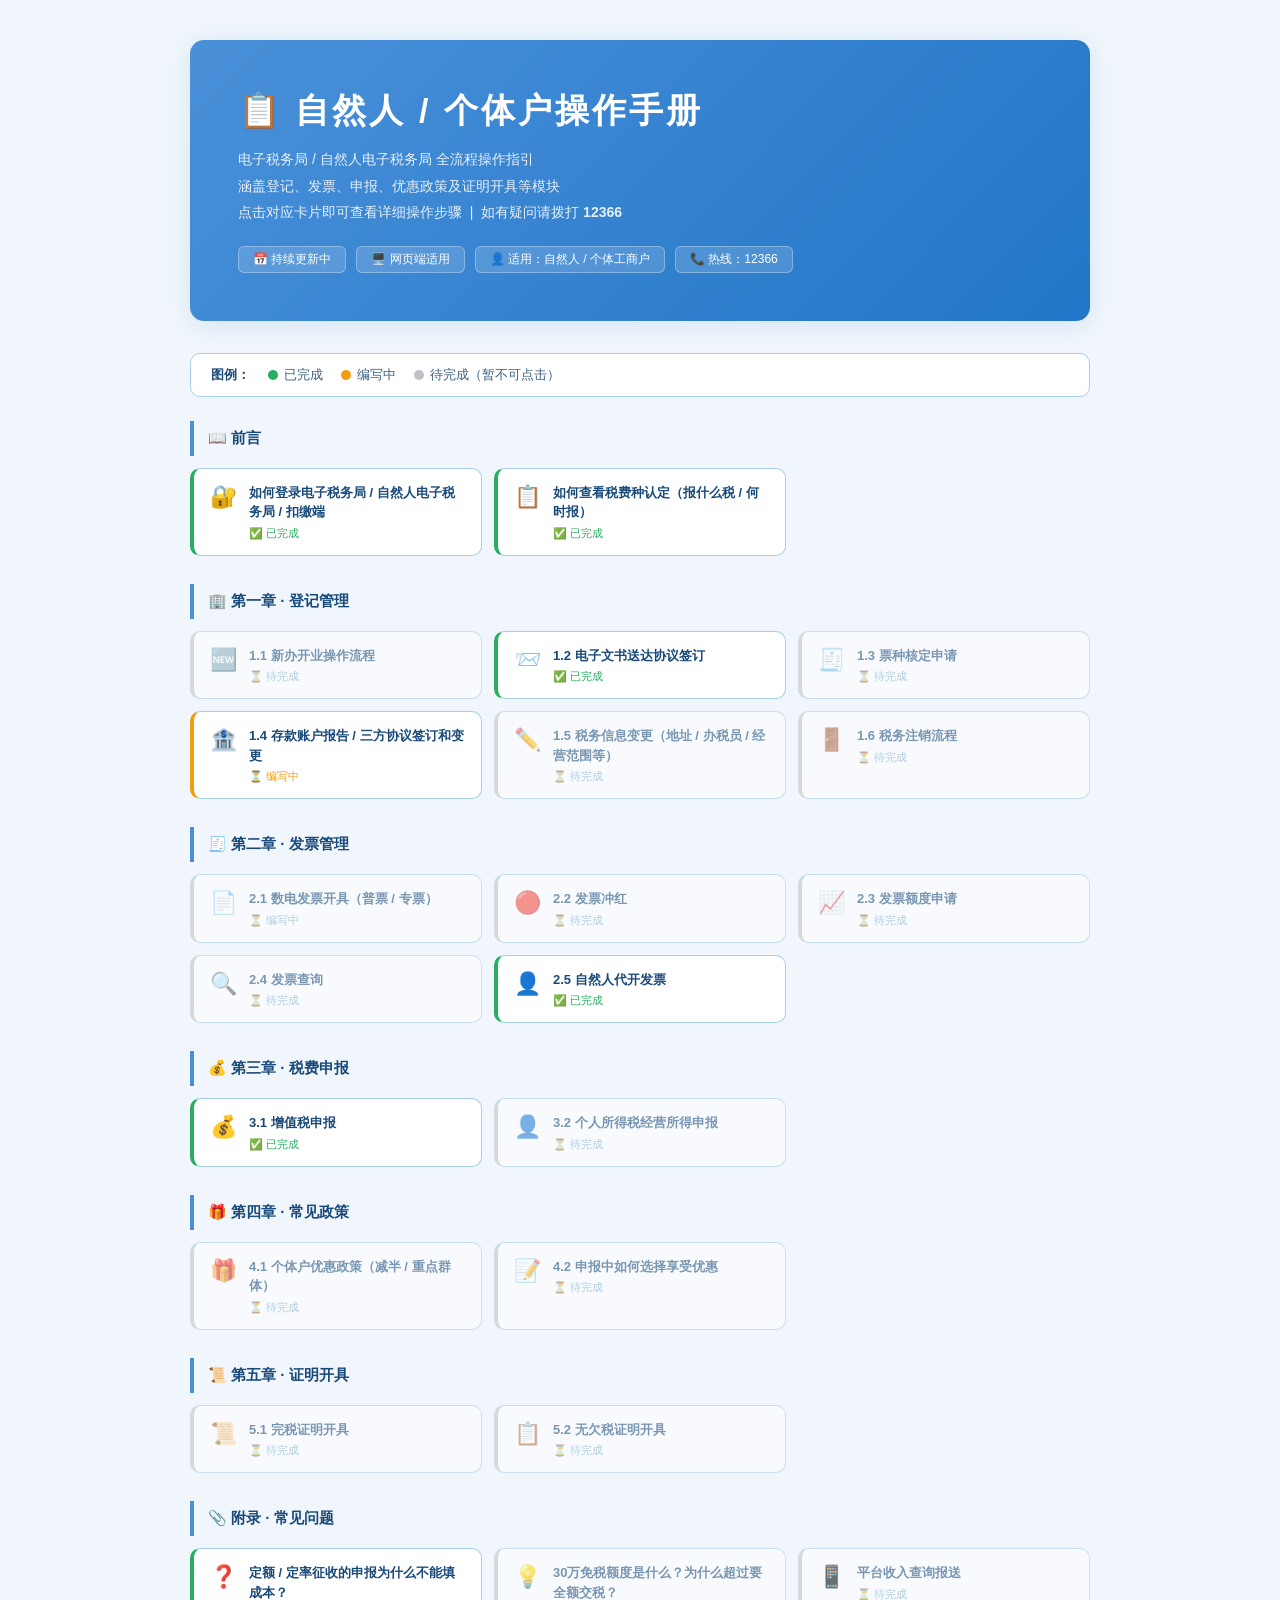
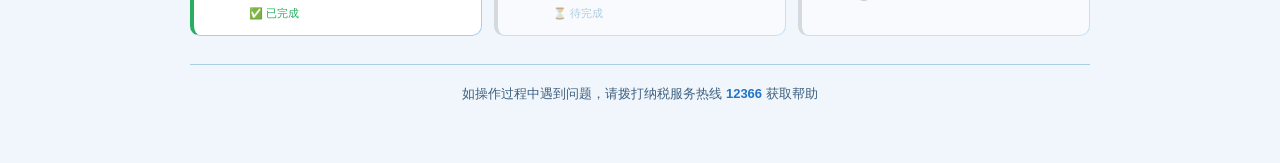
==== commit 6f009f26: "Add files via upload" ====
--- a/index.html
+++ b/index.html
@@ -151,10 +151,11 @@
     <div class="legend-item"><div class="dot dot-todo"></div>待完成（暂不可点击）</div>
   </div>
 
-  <!-- 前言 -->
+  <!-- 前言 🔥 此处为修改部分 🔥 -->
   <div class="chapter">
     <div class="chapter-title">📖 前言</div>
     <div class="card-grid">
+      <!-- 原有：登录指南 -->
       <a href="preface/login.html" class="card done">
         <div class="card-icon">🔐</div>
         <div>
@@ -162,6 +163,14 @@
           <div class="card-status">✅ 已完成</div>
         </div>
       </a>
+      <!-- 新增：税费种认定指南 -->
+      <a href="preface/taxid.html" class="card done">
+        <div class="card-icon">📋</div>
+        <div>
+          <div class="card-title">如何查看税费种认定（报什么税 / 何时报）</div>
+          <div class="card-status">✅ 已完成</div>
+        </div>
+      </a>
     </div>
   </div>
 
@@ -202,7 +211,7 @@
     <div class="card-grid">
       <a href="ch2-invoice/2.1-issue-invoice.html" class="card todo">
         <div class="card-icon">📄</div>
-        <div><div class="card-title">2.1 数电发票开具（普票 / 专票）</div><div class="card-status">⏳ 待完成</div></div>
+        <div><div class="card-title">2.1 数电发票开具（普票 / 专票）</div><div class="card-status">⏳ 编写中</div></div>
       </a>
       <a href="ch2-invoice/2.2-red-invoice.html" class="card todo">
         <div class="card-icon">🔴</div>
@@ -294,4 +303,4 @@
 
 </div>
 </body>
-</html>
+</html>
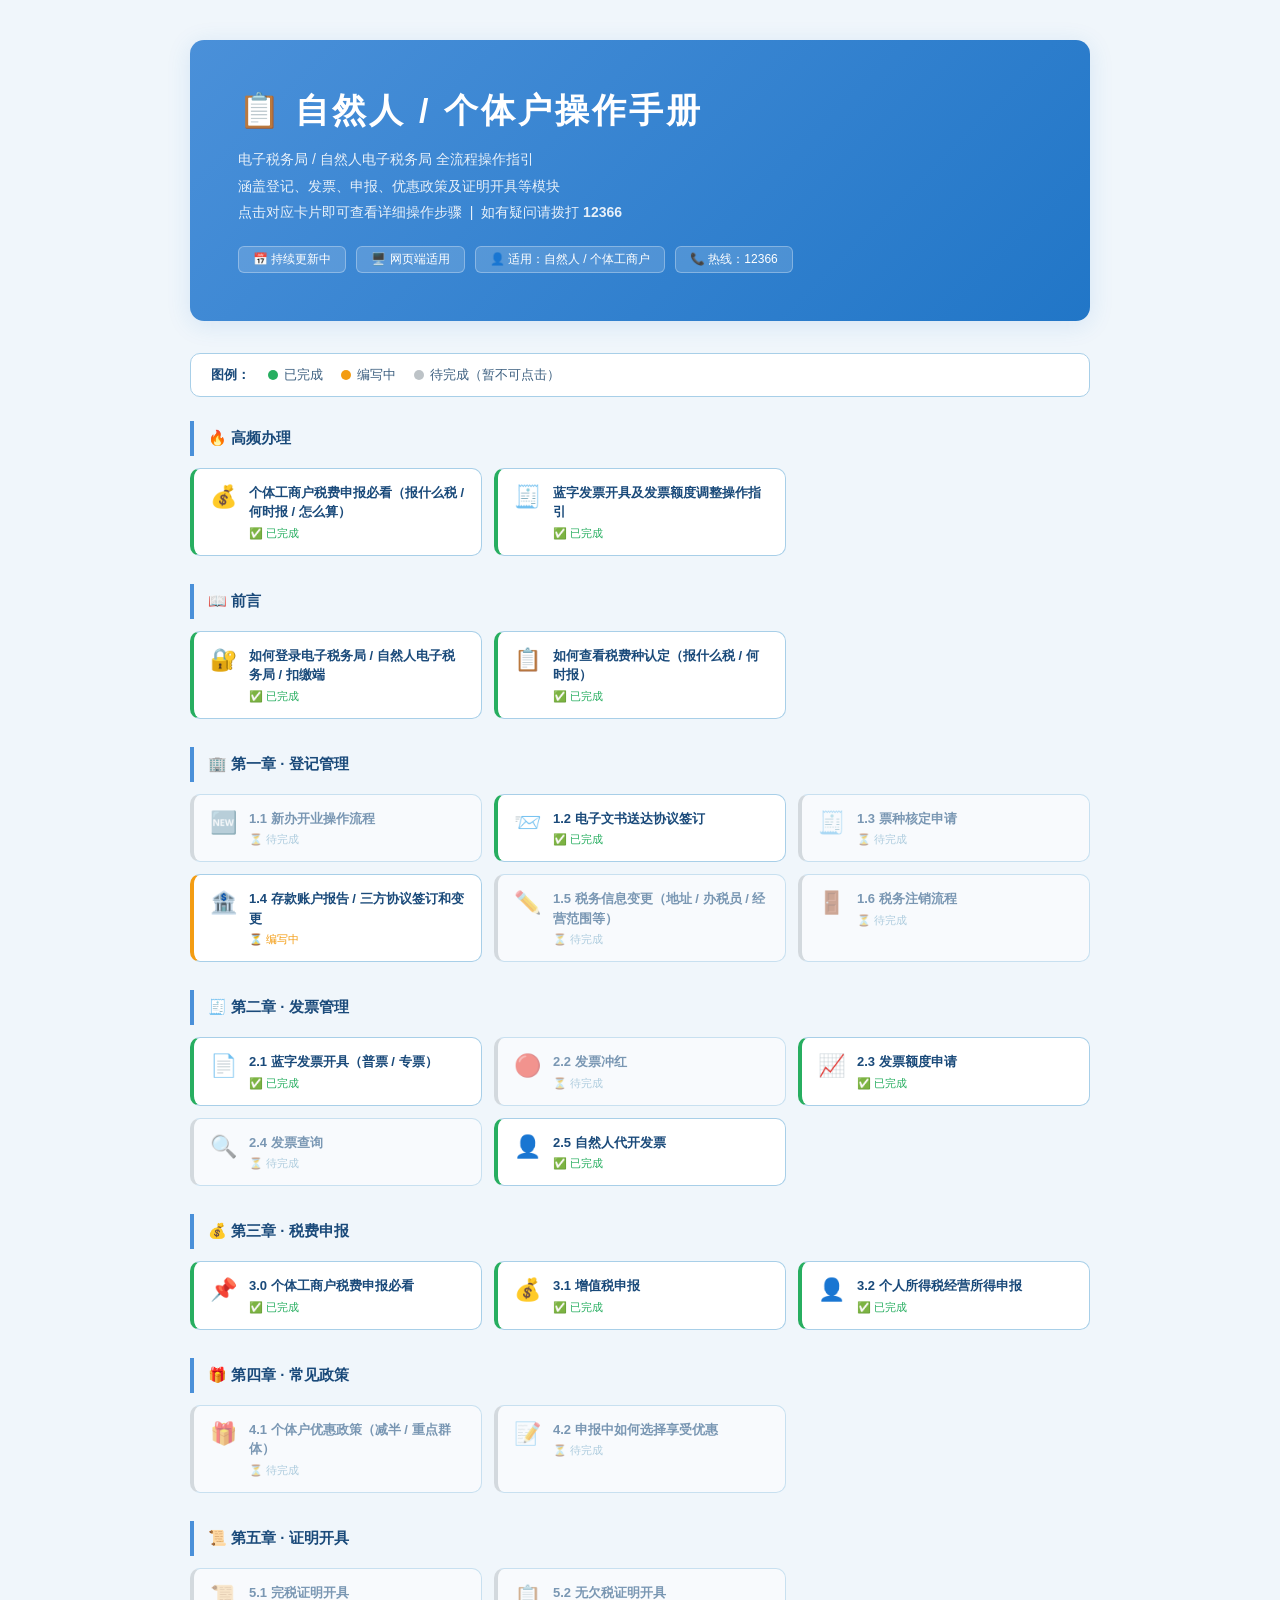
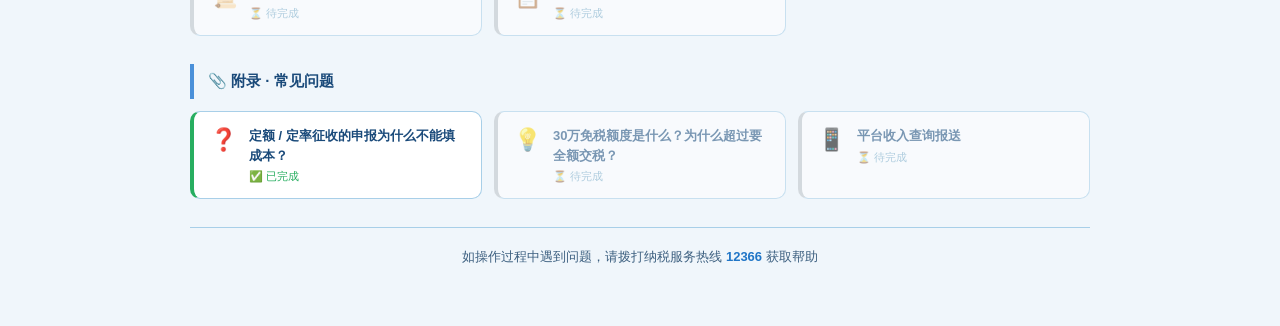
==== commit 3301decd: "Add files via upload" ====
--- a/index.html
+++ b/index.html
@@ -1,306 +1,331 @@
-<!DOCTYPE html>
-<html lang="zh-CN">
-<head>
-  <meta charset="UTF-8"/>
-  <meta name="viewport" content="width=device-width, initial-scale=1.0"/>
-  <title>自然人 / 个体户常见业务操作手册 · 电子税务局</title>
-
-  <!-- 引用共享样式表（变量、body、page 容器等均由此提供） -->
-  <link rel="stylesheet" href="assets/style.css" />
-
-  <style>
-    /* ── 目录页专属：封面 ── */
-    .cover {
-      background: var(--gradient);
-      border-radius: 14px;
-      padding: 48px;
-      color: #fff;
-      margin-bottom: 32px;
-      box-shadow: var(--shadow-md);
-    }
-    .cover h1 {
-      font-size: 34px;
-      font-weight: 700;
-      letter-spacing: 3px;
-      margin-bottom: 12px;
-    }
-    .cover p {
-      font-size: 14px;
-      opacity: 0.88;
-      line-height: 1.9;
-    }
-    .cover-meta {
-      margin-top: 20px;
-      display: flex;
-      gap: 10px;
-      flex-wrap: wrap;
-    }
-    .cover-badge {
-      background: rgba(255, 255, 255, 0.15);
-      border: 1px solid rgba(255, 255, 255, 0.30);
-      border-radius: 6px;
-      padding: 4px 14px;
-      font-size: 12px;
-      color: #fff;
-    }
-
-    /* ── 目录页专属：图例 ── */
-    .legend {
-      display: flex;
-      gap: 18px;
-      flex-wrap: wrap;
-      margin-bottom: 24px;
-      font-size: 13px;
-      color: var(--text-secondary);
-      background: var(--bg-page);
-      border: 1px solid var(--border);
-      border-radius: 10px;
-      padding: 12px 20px;
-    }
-    .legend-item { display: flex; align-items: center; gap: 6px; }
-    .dot { width: 10px; height: 10px; border-radius: 50%; flex-shrink: 0; }
-    .dot-done { background: #27ae60; }
-    .dot-wip  { background: #f39c12; }
-    .dot-todo { background: #bdc3c7; }
-
-    /* ── 目录页专属：章节标题 ── */
-    .chapter { margin-bottom: 28px; }
-    .chapter-title {
-      font-size: 15px;
-      font-weight: 700;
-      color: var(--text-title);
-      padding: 8px 0 8px 14px;
-      border-left: 4px solid var(--primary-light);
-      margin-bottom: 12px;
-      display: flex;
-      align-items: center;
-      gap: 8px;
-    }
-
-    /* ── 目录页专属：卡片网格 ── */
-    .card-grid {
-      display: grid;
-      grid-template-columns: repeat(auto-fill, minmax(230px, 1fr));
-      gap: 12px;
-    }
-    .card {
-      background: var(--bg-page);
-      border: 1px solid var(--border);
-      border-radius: 10px;
-      padding: 14px 16px;
-      text-decoration: none;
-      color: var(--text-main);
-      display: flex;
-      align-items: flex-start;
-      gap: 12px;
-      transition: box-shadow 0.2s, border-color 0.2s, transform 0.2s;
-      cursor: pointer;
-    }
-    .card:hover {
-      box-shadow: var(--shadow-md);
-      border-color: var(--primary-light);
-      transform: translateY(-2px);
-    }
-    .card.done { border-left: 4px solid #27ae60; }
-    .card.wip  { border-left: 4px solid #f39c12; }
-    .card.todo {
-      border-left: 4px solid #bdc3c7;
-      opacity: 0.55;
-      pointer-events: none;
-      cursor: default;
-    }
-    .card-icon  { font-size: 22px; flex-shrink: 0; margin-top: 1px; }
-    .card-title { font-size: 13px; font-weight: 600; color: var(--text-title); line-height: 1.5; }
-    .card-status { font-size: 11px; margin-top: 4px; color: var(--text-muted); }
-    .card.done .card-status { color: #27ae60; }
-    .card.wip  .card-status { color: #f39c12; }
-
-    /* ── 目录页：page 容器覆盖（目录页不需要白色卡片容器） ── */
-    .page {
-      max-width: 900px;
-      background: transparent;   /* ← 覆盖 style.css 中的 #ffffff */
-      box-shadow: none;           /* ← 覆盖 style.css 中的阴影 */
-      border-radius: 0;           /* ← 覆盖 style.css 中的圆角 */
-      overflow: visible;          /* ← 覆盖 style.css 中的 overflow:hidden */
-    }
-
-  </style>
-</head>
-<body>
-<div class="page">
-
-  <!-- 封面 -->
-  <div class="cover">
-    <h1>📋 自然人 / 个体户操作手册</h1>
-    <p>电子税务局 / 自然人电子税务局 全流程操作指引<br>
-       涵盖登记、发票、申报、优惠政策及证明开具等模块<br>
-       点击对应卡片即可查看详细操作步骤 &nbsp;|&nbsp; 如有疑问请拨打 <strong>12366</strong></p>
-    <div class="cover-meta">
-      <span class="cover-badge">📅 持续更新中</span>
-      <span class="cover-badge">🖥️ 网页端适用</span>
-      <span class="cover-badge">👤 适用：自然人 / 个体工商户</span>
-      <span class="cover-badge">📞 热线：12366</span>
-    </div>
-  </div>
-
-  <!-- 图例 -->
-  <div class="legend">
-    <span style="font-weight:600; color:var(--text-title);">图例：</span>
-    <div class="legend-item"><div class="dot dot-done"></div>已完成</div>
-    <div class="legend-item"><div class="dot dot-wip"></div>编写中</div>
-    <div class="legend-item"><div class="dot dot-todo"></div>待完成（暂不可点击）</div>
-  </div>
-
-  <!-- 前言 🔥 此处为修改部分 🔥 -->
-  <div class="chapter">
-    <div class="chapter-title">📖 前言</div>
-    <div class="card-grid">
-      <!-- 原有：登录指南 -->
-      <a href="preface/login.html" class="card done">
-        <div class="card-icon">🔐</div>
-        <div>
-          <div class="card-title">如何登录电子税务局 / 自然人电子税务局 / 扣缴端</div>
-          <div class="card-status">✅ 已完成</div>
-        </div>
-      </a>
-      <!-- 新增：税费种认定指南 -->
-      <a href="preface/taxid.html" class="card done">
-        <div class="card-icon">📋</div>
-        <div>
-          <div class="card-title">如何查看税费种认定（报什么税 / 何时报）</div>
-          <div class="card-status">✅ 已完成</div>
-        </div>
-      </a>
-    </div>
-  </div>
-
-  <!-- 第一章 -->
-  <div class="chapter">
-    <div class="chapter-title">🏢 第一章 · 登记管理</div>
-    <div class="card-grid">
-      <a href="ch1-registration/1.1-new-business.html" class="card todo">
-        <div class="card-icon">🆕</div>
-        <div><div class="card-title">1.1 新办开业操作流程</div><div class="card-status">⏳ 待完成</div></div>
-      </a>
-      <a href="ch1-registration/1.2-e-document.html" class="card done">
-        <div class="card-icon">📨</div>
-        <div><div class="card-title">1.2 电子文书送达协议签订</div><div class="card-status">✅ 已完成</div></div>
-      </a>
-      <a href="ch1-registration/1.3-invoice-type.html" class="card todo">
-        <div class="card-icon">🧾</div>
-        <div><div class="card-title">1.3 票种核定申请</div><div class="card-status">⏳ 待完成</div></div>
-      </a>
-      <a href="ch1-registration/1.4-bank-account.html" class="card wip">
-        <div class="card-icon">🏦</div>
-        <div><div class="card-title">1.4 存款账户报告 / 三方协议签订和变更</div><div class="card-status">⏳ 编写中</div></div>
-      </a>
-      <a href="ch1-registration/1.5-info-change.html" class="card todo">
-        <div class="card-icon">✏️</div>
-        <div><div class="card-title">1.5 税务信息变更（地址 / 办税员 / 经营范围等）</div><div class="card-status">⏳ 待完成</div></div>
-      </a>
-      <a href="ch1-registration/1.6-deregistration.html" class="card todo">
-        <div class="card-icon">🚪</div>
-        <div><div class="card-title">1.6 税务注销流程</div><div class="card-status">⏳ 待完成</div></div>
-      </a>
-    </div>
-  </div>
-
-  <!-- 第二章 -->
-  <div class="chapter">
-    <div class="chapter-title">🧾 第二章 · 发票管理</div>
-    <div class="card-grid">
-      <a href="ch2-invoice/2.1-issue-invoice.html" class="card todo">
-        <div class="card-icon">📄</div>
-        <div><div class="card-title">2.1 数电发票开具（普票 / 专票）</div><div class="card-status">⏳ 编写中</div></div>
-      </a>
-      <a href="ch2-invoice/2.2-red-invoice.html" class="card todo">
-        <div class="card-icon">🔴</div>
-        <div><div class="card-title">2.2 发票冲红</div><div class="card-status">⏳ 待完成</div></div>
-      </a>
-      <a href="ch2-invoice/2.3-quota-apply.html" class="card todo">
-        <div class="card-icon">📈</div>
-        <div><div class="card-title">2.3 发票额度申请</div><div class="card-status">⏳ 待完成</div></div>
-      </a>
-      <a href="ch2-invoice/2.4-invoice-query.html" class="card todo">
-        <div class="card-icon">🔍</div>
-        <div><div class="card-title">2.4 发票查询</div><div class="card-status">⏳ 待完成</div></div>
-      </a>
-      <a href="ch2-invoice/2.5-natural-person-invoice.html" class="card done">
-        <div class="card-icon">👤</div>
-        <div><div class="card-title">2.5 自然人代开发票</div><div class="card-status">✅ 已完成</div></div>
-      </a>
-    </div>
-  </div>
-
-  <!-- 第三章 -->
-  <div class="chapter">
-    <div class="chapter-title">💰 第三章 · 税费申报</div>
-    <div class="card-grid">
-      <a href="ch3-tax-filing/3.1-vat-small.html" class="card done">
-        <div class="card-icon">💰</div>
-        <div><div class="card-title">3.1 增值税申报</div><div class="card-status">✅ 已完成</div></div>
-      </a>
-      <a href="ch3-tax-filing/3.2-iit-business.html" class="card todo">
-        <div class="card-icon">👤</div>
-        <div><div class="card-title">3.2 个人所得税经营所得申报</div><div class="card-status">⏳ 待完成</div></div>
-      </a>
-    </div>
-  </div>
-
-  <!-- 第四章 -->
-  <div class="chapter">
-    <div class="chapter-title">🎁 第四章 · 常见政策</div>
-    <div class="card-grid">
-      <a href="ch4-tax-incentives/4.1-reduction.html" class="card todo">
-        <div class="card-icon">🎁</div>
-        <div><div class="card-title">4.1 个体户优惠政策（减半 / 重点群体）</div><div class="card-status">⏳ 待完成</div></div>
-      </a>
-      <a href="ch4-tax-incentives/4.2-how-to-apply.html" class="card todo">
-        <div class="card-icon">📝</div>
-        <div><div class="card-title">4.2 申报中如何选择享受优惠</div><div class="card-status">⏳ 待完成</div></div>
-      </a>
-    </div>
-  </div>
-
-  <!-- 第五章 -->
-  <div class="chapter">
-    <div class="chapter-title">📜 第五章 · 证明开具</div>
-    <div class="card-grid">
-      <a href="ch5-certificates/5.1-tax-payment-cert.html" class="card todo">
-        <div class="card-icon">📜</div>
-        <div><div class="card-title">5.1 完税证明开具</div><div class="card-status">⏳ 待完成</div></div>
-      </a>
-      <a href="ch5-certificates/5.2-no-debt-cert.html" class="card todo">
-        <div class="card-icon">📋</div>
-        <div><div class="card-title">5.2 无欠税证明开具</div><div class="card-status">⏳ 待完成</div></div>
-      </a>
-    </div>
-  </div>
-
-  <!-- 附录 -->
-  <div class="chapter">
-    <div class="chapter-title">📎 附录 · 常见问题</div>
-    <div class="card-grid">
-      <a href="appendix/faq-fixed-rate.html" class="card done">
-        <div class="card-icon">❓</div>
-        <div><div class="card-title">定额 / 定率征收的申报为什么不能填成本？</div><div class="card-status">✅ 已完成</div></div>
-      </a>
-      <a href="appendix/faq-300k-exemption.html" class="card todo">
-        <div class="card-icon">💡</div>
-        <div><div class="card-title">30万免税额度是什么？为什么超过要全额交税？</div><div class="card-status">⏳ 待完成</div></div>
-      </a>
-      <a href="appendix/faq-platform-income.html" class="card todo">
-        <div class="card-icon">📱</div>
-        <div><div class="card-title">平台收入查询报送</div><div class="card-status">⏳ 待完成</div></div>
-      </a>
-    </div>
-  </div>
-
-  <!-- 页脚 -->
-  <div class="footer">
-    如操作过程中遇到问题，请拨打纳税服务热线 <strong>12366</strong> 获取帮助
-  </div>
-
-</div>
-</body>
+<!DOCTYPE html>
+<html lang="zh-CN">
+<head>
+  <meta charset="UTF-8"/>
+  <meta name="viewport" content="width=device-width, initial-scale=1.0"/>
+  <title>自然人 / 个体户常见业务操作手册 · 电子税务局</title>
+
+  <!-- 引用共享样式表（变量、body、page 容器等均由此提供） -->
+  <link rel="stylesheet" href="assets/style.css" />
+
+  <style>
+    /* ── 目录页专属：封面 ── */
+    .cover {
+      background: var(--gradient);
+      border-radius: 14px;
+      padding: 48px;
+      color: #fff;
+      margin-bottom: 32px;
+      box-shadow: var(--shadow-md);
+    }
+    .cover h1 {
+      font-size: 34px;
+      font-weight: 700;
+      letter-spacing: 3px;
+      margin-bottom: 12px;
+    }
+    .cover p {
+      font-size: 14px;
+      opacity: 0.88;
+      line-height: 1.9;
+    }
+    .cover-meta {
+      margin-top: 20px;
+      display: flex;
+      gap: 10px;
+      flex-wrap: wrap;
+    }
+    .cover-badge {
+      background: rgba(255, 255, 255, 0.15);
+      border: 1px solid rgba(255, 255, 255, 0.30);
+      border-radius: 6px;
+      padding: 4px 14px;
+      font-size: 12px;
+      color: #fff;
+    }
+
+    /* ── 目录页专属：图例 ── */
+    .legend {
+      display: flex;
+      gap: 18px;
+      flex-wrap: wrap;
+      margin-bottom: 24px;
+      font-size: 13px;
+      color: var(--text-secondary);
+      background: var(--bg-page);
+      border: 1px solid var(--border);
+      border-radius: 10px;
+      padding: 12px 20px;
+    }
+    .legend-item { display: flex; align-items: center; gap: 6px; }
+    .dot { width: 10px; height: 10px; border-radius: 50%; flex-shrink: 0; }
+    .dot-done { background: #27ae60; }
+    .dot-wip  { background: #f39c12; }
+    .dot-todo { background: #bdc3c7; }
+
+    /* ── 目录页专属：章节标题 ── */
+    .chapter { margin-bottom: 28px; }
+    .chapter-title {
+      font-size: 15px;
+      font-weight: 700;
+      color: var(--text-title);
+      padding: 8px 0 8px 14px;
+      border-left: 4px solid var(--primary-light);
+      margin-bottom: 12px;
+      display: flex;
+      align-items: center;
+      gap: 8px;
+    }
+
+    /* ── 目录页专属：卡片网格 ── */
+    .card-grid {
+      display: grid;
+      grid-template-columns: repeat(auto-fill, minmax(230px, 1fr));
+      gap: 12px;
+    }
+    .card {
+      background: var(--bg-page);
+      border: 1px solid var(--border);
+      border-radius: 10px;
+      padding: 14px 16px;
+      text-decoration: none;
+      color: var(--text-main);
+      display: flex;
+      align-items: flex-start;
+      gap: 12px;
+      transition: box-shadow 0.2s, border-color 0.2s, transform 0.2s;
+      cursor: pointer;
+    }
+    .card:hover {
+      box-shadow: var(--shadow-md);
+      border-color: var(--primary-light);
+      transform: translateY(-2px);
+    }
+    .card.done { border-left: 4px solid #27ae60; }
+    .card.wip  { border-left: 4px solid #f39c12; }
+    .card.todo {
+      border-left: 4px solid #bdc3c7;
+      opacity: 0.55;
+      pointer-events: none;
+      cursor: default;
+    }
+    .card-icon  { font-size: 22px; flex-shrink: 0; margin-top: 1px; }
+    .card-title { font-size: 13px; font-weight: 600; color: var(--text-title); line-height: 1.5; }
+    .card-status { font-size: 11px; margin-top: 4px; color: var(--text-muted); }
+    .card.done .card-status { color: #27ae60; }
+    .card.wip  .card-status { color: #f39c12; }
+
+    /* ── 目录页：page 容器覆盖（目录页不需要白色卡片容器） ── */
+    .page {
+      max-width: 900px;
+      background: transparent;   /* ← 覆盖 style.css 中的 #ffffff */
+      box-shadow: none;           /* ← 覆盖 style.css 中的阴影 */
+      border-radius: 0;           /* ← 覆盖 style.css 中的圆角 */
+      overflow: visible;          /* ← 覆盖 style.css 中的 overflow:hidden */
+    }
+
+  </style>
+</head>
+<body>
+<div class="page">
+
+  <!-- 封面 -->
+  <div class="cover">
+    <h1>📋 自然人 / 个体户操作手册</h1>
+    <p>电子税务局 / 自然人电子税务局 全流程操作指引<br>
+       涵盖登记、发票、申报、优惠政策及证明开具等模块<br>
+       点击对应卡片即可查看详细操作步骤 &nbsp;|&nbsp; 如有疑问请拨打 <strong>12366</strong></p>
+    <div class="cover-meta">
+      <span class="cover-badge">📅 持续更新中</span>
+      <span class="cover-badge">🖥️ 网页端适用</span>
+      <span class="cover-badge">👤 适用：自然人 / 个体工商户</span>
+      <span class="cover-badge">📞 热线：12366</span>
+    </div>
+  </div>
+
+  <!-- 图例 -->
+  <div class="legend">
+    <span style="font-weight:600; color:var(--text-title);">图例：</span>
+    <div class="legend-item"><div class="dot dot-done"></div>已完成</div>
+    <div class="legend-item"><div class="dot dot-wip"></div>编写中</div>
+    <div class="legend-item"><div class="dot dot-todo"></div>待完成（暂不可点击）</div>
+  </div>
+
+  <!-- 高频办理 -->
+  <div class="chapter">
+    <div class="chapter-title">🔥 高频办理</div>
+    <div class="card-grid">
+      <a href="ch3-tax-filing/3.0-personal-tax-guide.html" class="card done">
+        <div class="card-icon">💰</div>
+        <div>
+          <div class="card-title">个体工商户税费申报必看（报什么税 / 何时报 / 怎么算）</div>
+          <div class="card-status">✅ 已完成</div>
+        </div>
+      </a>
+      <a href="ch2-invoice/2.1-blue-invoice.html" class="card done">
+        <div class="card-icon">🧾</div>
+        <div>
+          <div class="card-title">蓝字发票开具及发票额度调整操作指引</div>
+          <div class="card-status">✅ 已完成</div>
+        </div>
+      </a>
+    </div>
+  </div>
+
+  <!-- 前言 🔥 此处为修改部分 🔥 -->
+  <div class="chapter">
+    <div class="chapter-title">📖 前言</div>
+    <div class="card-grid">
+      <!-- 原有：登录指南 -->
+      <a href="preface/login.html" class="card done">
+        <div class="card-icon">🔐</div>
+        <div>
+          <div class="card-title">如何登录电子税务局 / 自然人电子税务局 / 扣缴端</div>
+          <div class="card-status">✅ 已完成</div>
+        </div>
+      </a>
+      <!-- 新增：税费种认定指南 -->
+      <a href="preface/taxid.html" class="card done">
+        <div class="card-icon">📋</div>
+        <div>
+          <div class="card-title">如何查看税费种认定（报什么税 / 何时报）</div>
+          <div class="card-status">✅ 已完成</div>
+        </div>
+      </a>
+    </div>
+  </div>
+
+  <!-- 第一章 -->
+  <div class="chapter">
+    <div class="chapter-title">🏢 第一章 · 登记管理</div>
+    <div class="card-grid">
+      <a href="ch1-registration/1.1-new-business.html" class="card todo">
+        <div class="card-icon">🆕</div>
+        <div><div class="card-title">1.1 新办开业操作流程</div><div class="card-status">⏳ 待完成</div></div>
+      </a>
+      <a href="ch1-registration/1.2-e-document.html" class="card done">
+        <div class="card-icon">📨</div>
+        <div><div class="card-title">1.2 电子文书送达协议签订</div><div class="card-status">✅ 已完成</div></div>
+      </a>
+      <a href="ch1-registration/1.3-invoice-type.html" class="card todo">
+        <div class="card-icon">🧾</div>
+        <div><div class="card-title">1.3 票种核定申请</div><div class="card-status">⏳ 待完成</div></div>
+      </a>
+      <a href="ch1-registration/1.4-bank-account.html" class="card wip">
+        <div class="card-icon">🏦</div>
+        <div><div class="card-title">1.4 存款账户报告 / 三方协议签订和变更</div><div class="card-status">⏳ 编写中</div></div>
+      </a>
+      <a href="ch1-registration/1.5-info-change.html" class="card todo">
+        <div class="card-icon">✏️</div>
+        <div><div class="card-title">1.5 税务信息变更（地址 / 办税员 / 经营范围等）</div><div class="card-status">⏳ 待完成</div></div>
+      </a>
+      <a href="ch1-registration/1.6-deregistration.html" class="card todo">
+        <div class="card-icon">🚪</div>
+        <div><div class="card-title">1.6 税务注销流程</div><div class="card-status">⏳ 待完成</div></div>
+      </a>
+    </div>
+  </div>
+
+  <!-- 第二章 -->
+  <div class="chapter">
+    <div class="chapter-title">🧾 第二章 · 发票管理</div>
+    <div class="card-grid">
+      <a href="ch2-invoice/2.1-blue-invoice.html" class="card done">
+        <div class="card-icon">📄</div>
+        <div><div class="card-title">2.1 蓝字发票开具（普票 / 专票）</div><div class="card-status">✅ 已完成</div></div>
+      </a>
+      <a href="ch2-invoice/2.2-red-invoice.html" class="card todo">
+        <div class="card-icon">🔴</div>
+        <div><div class="card-title">2.2 发票冲红</div><div class="card-status">⏳ 待完成</div></div>
+      </a>
+      <a href="ch2-invoice/2.3-quota-apply.html" class="card done">
+        <div class="card-icon">📈</div>
+        <div><div class="card-title">2.3 发票额度申请</div><div class="card-status">✅ 已完成</div></div>
+      </a>
+      <a href="ch2-invoice/2.4-invoice-query.html" class="card todo">
+        <div class="card-icon">🔍</div>
+        <div><div class="card-title">2.4 发票查询</div><div class="card-status">⏳ 待完成</div></div>
+      </a>
+      <a href="ch2-invoice/2.5-natural-person-invoice.html" class="card done">
+        <div class="card-icon">👤</div>
+        <div><div class="card-title">2.5 自然人代开发票</div><div class="card-status">✅ 已完成</div></div>
+      </a>
+    </div>
+  </div>
+
+  <!-- 第三章 -->
+  <div class="chapter">
+    <div class="chapter-title">💰 第三章 · 税费申报</div>
+    <div class="card-grid">
+      <a href="ch3-tax-filing/3.0-personal-tax-guide.html" class="card done">
+        <div class="card-icon">📌</div>
+        <div><div class="card-title">3.0 个体工商户税费申报必看</div><div class="card-status">✅ 已完成</div></div>
+      </a>
+      <a href="ch3-tax-filing/3.1-vat-small.html" class="card done">
+        <div class="card-icon">💰</div>
+        <div><div class="card-title">3.1 增值税申报</div><div class="card-status">✅ 已完成</div></div>
+      </a>
+      <a href="ch3-tax-filing/3.2-iit-business.html" class="card done">
+        <div class="card-icon">👤</div>
+        <div><div class="card-title">3.2 个人所得税经营所得申报</div><div class="card-status">✅ 已完成</div></div>
+      </a>
+    </div>
+  </div>
+
+  <!-- 第四章 -->
+  <div class="chapter">
+    <div class="chapter-title">🎁 第四章 · 常见政策</div>
+    <div class="card-grid">
+      <a href="ch4-tax-incentives/4.1-reduction.html" class="card todo">
+        <div class="card-icon">🎁</div>
+        <div><div class="card-title">4.1 个体户优惠政策（减半 / 重点群体）</div><div class="card-status">⏳ 待完成</div></div>
+      </a>
+      <a href="ch4-tax-incentives/4.2-how-to-apply.html" class="card todo">
+        <div class="card-icon">📝</div>
+        <div><div class="card-title">4.2 申报中如何选择享受优惠</div><div class="card-status">⏳ 待完成</div></div>
+      </a>
+    </div>
+  </div>
+
+  <!-- 第五章 -->
+  <div class="chapter">
+    <div class="chapter-title">📜 第五章 · 证明开具</div>
+    <div class="card-grid">
+      <a href="ch5-certificates/5.1-tax-payment-cert.html" class="card todo">
+        <div class="card-icon">📜</div>
+        <div><div class="card-title">5.1 完税证明开具</div><div class="card-status">⏳ 待完成</div></div>
+      </a>
+      <a href="ch5-certificates/5.2-no-debt-cert.html" class="card todo">
+        <div class="card-icon">📋</div>
+        <div><div class="card-title">5.2 无欠税证明开具</div><div class="card-status">⏳ 待完成</div></div>
+      </a>
+    </div>
+  </div>
+
+  <!-- 附录 -->
+  <div class="chapter">
+    <div class="chapter-title">📎 附录 · 常见问题</div>
+    <div class="card-grid">
+      <a href="appendix/faq-fixed-rate.html" class="card done">
+        <div class="card-icon">❓</div>
+        <div><div class="card-title">定额 / 定率征收的申报为什么不能填成本？</div><div class="card-status">✅ 已完成</div></div>
+      </a>
+      <a href="appendix/faq-300k-exemption.html" class="card todo">
+        <div class="card-icon">💡</div>
+        <div><div class="card-title">30万免税额度是什么？为什么超过要全额交税？</div><div class="card-status">⏳ 待完成</div></div>
+      </a>
+      <a href="appendix/faq-platform-income.html" class="card todo">
+        <div class="card-icon">📱</div>
+        <div><div class="card-title">平台收入查询报送</div><div class="card-status">⏳ 待完成</div></div>
+      </a>
+    </div>
+  </div>
+
+  <!-- 页脚 -->
+  <div class="footer">
+    如操作过程中遇到问题，请拨打纳税服务热线 <strong>12366</strong> 获取帮助
+  </div>
+
+</div>
+</body>
 </html>
